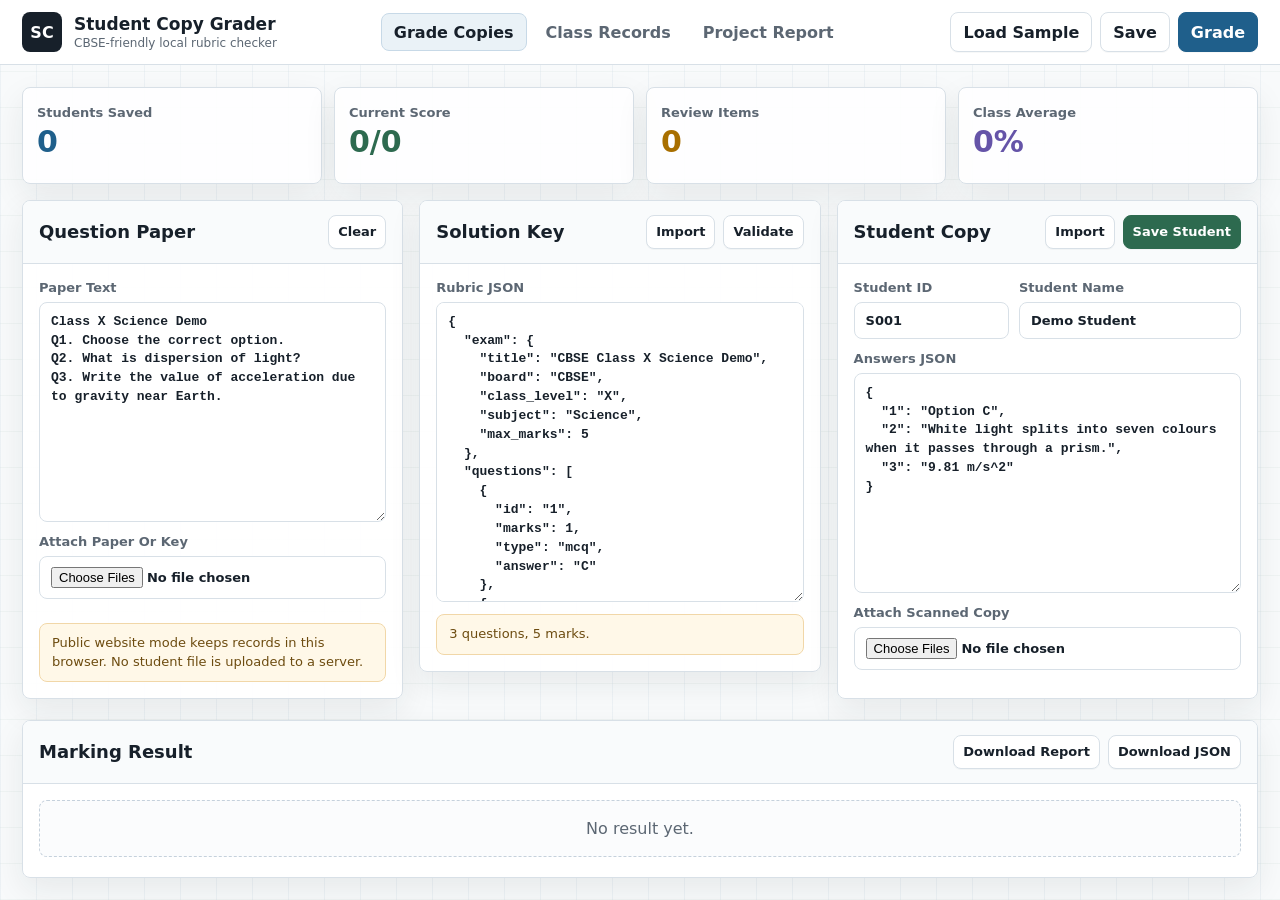
==== student-copy-grader/index.html @ f417bf62 "Add student copy grader site" ====
<!doctype html>
<html lang="en">
<head>
  <meta charset="utf-8">
  <meta name="viewport" content="width=device-width, initial-scale=1">
  <title>Student Copy Grader</title>
  <meta name="description" content="Free browser-based rubric grading tool for teachers. Grade student answers, save records locally, and export reports.">
  <style>
    :root {
      --ink: #17202a;
      --muted: #5c6773;
      --paper: #ffffff;
      --wash: #f4f7f9;
      --line: #d8e0e7;
      --blue: #1f5f8b;
      --green: #2d6a4f;
      --red: #9b2c2c;
      --amber: #a86f00;
      --violet: #6554a8;
      --shadow: 0 12px 32px rgba(23, 32, 42, .08);
    }
    * { box-sizing: border-box; }
    body {
      margin: 0;
      font-family: Inter, ui-sans-serif, system-ui, -apple-system, BlinkMacSystemFont, "Segoe UI", sans-serif;
      color: var(--ink);
      background:
        linear-gradient(90deg, rgba(31, 95, 139, .05) 1px, transparent 1px),
        linear-gradient(0deg, rgba(45, 106, 79, .045) 1px, transparent 1px),
        #f8fafb;
      background-size: 36px 36px;
      letter-spacing: 0;
    }
    a { color: var(--blue); }
    button, input, textarea, select { font: inherit; letter-spacing: 0; }
    .shell { min-height: 100vh; display: grid; grid-template-rows: auto 1fr; }
    .topbar {
      position: sticky;
      top: 0;
      z-index: 30;
      display: flex;
      align-items: center;
      justify-content: space-between;
      gap: 18px;
      padding: 12px 22px;
      background: rgba(255, 255, 255, .94);
      border-bottom: 1px solid var(--line);
      backdrop-filter: blur(12px);
    }
    .brand { display: flex; align-items: center; gap: 12px; min-width: 240px; }
    .brandmark {
      width: 40px;
      height: 40px;
      border-radius: 8px;
      display: grid;
      place-items: center;
      background: var(--ink);
      color: #fff;
      font-weight: 900;
    }
    .brand strong { display: block; font-size: 17px; line-height: 1.2; }
    .brand span { display: block; color: var(--muted); font-size: 12px; margin-top: 2px; }
    .tabs { display: flex; align-items: center; justify-content: center; gap: 6px; flex-wrap: wrap; }
    .tab {
      min-height: 38px;
      border: 1px solid transparent;
      background: transparent;
      color: var(--muted);
      border-radius: 8px;
      padding: 8px 12px;
      cursor: pointer;
      font-weight: 800;
    }
    .tab.active { color: var(--ink); background: #eaf2f7; border-color: #c7d9e7; }
    .top-actions { display: flex; align-items: center; gap: 8px; flex-wrap: wrap; justify-content: flex-end; }
    .btn {
      min-height: 40px;
      border: 1px solid var(--line);
      border-radius: 8px;
      background: var(--paper);
      color: var(--ink);
      padding: 9px 12px;
      font-weight: 800;
      cursor: pointer;
      box-shadow: 0 1px 0 rgba(23, 32, 42, .03);
    }
    .btn.primary { background: var(--blue); border-color: var(--blue); color: #fff; }
    .btn.green { background: var(--green); border-color: var(--green); color: #fff; }
    .btn.danger { color: var(--red); }
    .btn.small { min-height: 34px; padding: 6px 9px; font-size: 13px; }
    .workspace { padding: 22px; display: grid; gap: 16px; }
    .metrics { display: grid; grid-template-columns: repeat(4, minmax(0, 1fr)); gap: 12px; }
    .metric {
      background: rgba(255, 255, 255, .9);
      border: 1px solid var(--line);
      border-radius: 8px;
      padding: 14px;
      box-shadow: var(--shadow);
      min-height: 88px;
    }
    .metric span { color: var(--muted); font-size: 13px; font-weight: 800; }
    .metric strong { display: block; margin-top: 6px; font-size: 30px; line-height: 1; }
    .metric.blue strong { color: var(--blue); }
    .metric.green strong { color: var(--green); }
    .metric.amber strong { color: var(--amber); }
    .metric.violet strong { color: var(--violet); }
    .view { display: none; }
    .view.active { display: grid; gap: 16px; }
    .grader-layout {
      display: grid;
      grid-template-columns: minmax(300px, .95fr) minmax(320px, 1fr) minmax(320px, 1.05fr);
      gap: 16px;
      align-items: start;
    }
    .panel {
      background: rgba(255, 255, 255, .96);
      border: 1px solid var(--line);
      border-radius: 8px;
      box-shadow: var(--shadow);
      overflow: hidden;
    }
    .panel-head {
      display: flex;
      align-items: center;
      justify-content: space-between;
      gap: 12px;
      padding: 14px 16px;
      border-bottom: 1px solid var(--line);
      background: #f9fbfc;
    }
    .panel-head h2 { margin: 0; font-size: 18px; line-height: 1.2; }
    .panel-actions { display: flex; gap: 8px; flex-wrap: wrap; justify-content: flex-end; }
    .panel-body { padding: 16px; display: grid; gap: 12px; }
    label { display: grid; gap: 7px; color: var(--muted); font-size: 13px; font-weight: 800; }
    textarea, input[type="text"], input[type="file"] {
      width: 100%;
      border: 1px solid var(--line);
      border-radius: 8px;
      background: #fff;
      color: var(--ink);
      padding: 10px 11px;
      outline: none;
    }
    textarea {
      min-height: 150px;
      resize: vertical;
      line-height: 1.45;
      font-family: "SFMono-Regular", Consolas, "Liberation Mono", monospace;
      font-size: 13px;
    }
    textarea.large { min-height: 300px; }
    textarea.medium { min-height: 220px; }
    .field-row { display: grid; grid-template-columns: minmax(0, .7fr) minmax(0, 1fr); gap: 10px; }
    .notice {
      border: 1px solid #f1d7a8;
      background: #fff8e8;
      border-radius: 8px;
      color: #6d4c10;
      padding: 10px 12px;
      font-size: 13px;
      line-height: 1.45;
    }
    .result-hero {
      display: grid;
      grid-template-columns: 1fr auto;
      gap: 12px;
      align-items: center;
      padding: 16px;
      border: 1px solid #c9dfd4;
      border-radius: 8px;
      background: #f1fbf6;
    }
    .score { font-size: 42px; line-height: 1; color: var(--green); font-weight: 900; }
    .student-name { color: var(--muted); margin-top: 4px; }
    table { width: 100%; border-collapse: collapse; font-size: 14px; background: #fff; }
    th, td { border-bottom: 1px solid var(--line); padding: 10px; text-align: left; vertical-align: top; }
    th { background: #f4f7f9; color: #384553; font-size: 12px; text-transform: uppercase; }
    tr:last-child td { border-bottom: 0; }
    .status {
      display: inline-flex;
      align-items: center;
      min-height: 28px;
      padding: 4px 8px;
      border-radius: 8px;
      font-size: 12px;
      font-weight: 900;
    }
    .status.ok { background: #e8f5ee; color: #1f5b40; }
    .status.review { background: #fff1dc; color: #804b00; }
    .answer-text { white-space: pre-wrap; max-width: 340px; }
    .feedback-list { margin: 0; padding-left: 17px; color: #344050; }
    .record-grid { display: grid; grid-template-columns: minmax(0, 1.2fr) minmax(300px, .8fr); gap: 16px; align-items: start; }
    .report-layout { display: grid; grid-template-columns: minmax(0, 1fr) minmax(300px, .42fr); gap: 16px; align-items: start; }
    .article {
      padding: 20px;
      background: rgba(255, 255, 255, .96);
      border: 1px solid var(--line);
      border-radius: 8px;
      box-shadow: var(--shadow);
    }
    .article h1, .article h2, .article h3 { margin: 0; line-height: 1.18; }
    .article h1 { font-size: 32px; }
    .article h2 { font-size: 22px; margin-top: 22px; }
    .article h3 { font-size: 17px; margin-top: 16px; }
    .article p, .article li { color: #3b4653; line-height: 1.58; }
    .article ul { margin: 8px 0 0; padding-left: 20px; }
    .two-col { display: grid; grid-template-columns: repeat(2, minmax(0, 1fr)); gap: 12px; }
    .mini { border: 1px solid var(--line); border-radius: 8px; background: #fbfcfd; padding: 12px; }
    .mini strong { display: block; margin-bottom: 6px; }
    .empty {
      border: 1px dashed #c5d1dc;
      border-radius: 8px;
      padding: 18px;
      color: var(--muted);
      text-align: center;
      background: #fbfcfd;
    }
    .file-list { display: grid; gap: 8px; }
    .file-item {
      display: flex;
      justify-content: space-between;
      gap: 10px;
      border: 1px solid var(--line);
      border-radius: 8px;
      padding: 9px 10px;
      background: #fbfcfd;
      color: #344050;
      font-size: 13px;
    }
    .file-item span:last-child { color: var(--muted); white-space: nowrap; }
    .hidden-file { display: none; }
    @media (max-width: 1180px) {
      .grader-layout, .record-grid, .report-layout { grid-template-columns: 1fr; }
    }
    @media (max-width: 780px) {
      .topbar { position: static; align-items: flex-start; flex-direction: column; }
      .top-actions, .tabs { justify-content: flex-start; }
      .workspace { padding: 14px; }
      .metrics, .two-col, .field-row { grid-template-columns: 1fr; }
      .score { font-size: 34px; }
    }
    @media print {
      body { background: #fff; }
      .topbar, .panel-actions, .top-actions, .tabs, .btn, input[type="file"] { display: none !important; }
      .workspace, .view.active, .grader-layout, .record-grid, .report-layout { display: block; padding: 0; }
      .panel, .article, .metric { box-shadow: none; margin-bottom: 14px; }
    }
  </style>
</head>
<body>
  <div class="shell">
    <header class="topbar">
      <div class="brand">
        <div class="brandmark">SC</div>
        <div>
          <strong>Student Copy Grader</strong>
          <span>CBSE-friendly local rubric checker</span>
        </div>
      </div>
      <nav class="tabs" aria-label="Workspace tabs">
        <button class="tab active" data-tab="grade">Grade Copies</button>
        <button class="tab" data-tab="records">Class Records</button>
        <button class="tab" data-tab="report">Project Report</button>
      </nav>
      <div class="top-actions">
        <button class="btn" id="sampleBtn">Load Sample</button>
        <button class="btn" id="saveBtn">Save</button>
        <button class="btn primary" id="gradeBtn">Grade</button>
      </div>
    </header>

    <main class="workspace">
      <section class="metrics" aria-label="Class metrics">
        <div class="metric blue"><span>Students Saved</span><strong id="metricStudents">0</strong></div>
        <div class="metric green"><span>Current Score</span><strong id="metricScore">0/0</strong></div>
        <div class="metric amber"><span>Review Items</span><strong id="metricReview">0</strong></div>
        <div class="metric violet"><span>Class Average</span><strong id="metricAverage">0%</strong></div>
      </section>

      <section class="view active" id="view-grade">
        <div class="grader-layout">
          <section class="panel">
            <div class="panel-head">
              <h2>Question Paper</h2>
              <div class="panel-actions"><button class="btn small" id="clearPaperBtn">Clear</button></div>
            </div>
            <div class="panel-body">
              <label>Paper Text<textarea id="paperText" class="medium" placeholder="Paste question paper text here"></textarea></label>
              <label>Attach Paper Or Key<input type="file" id="paperFiles" multiple accept=".pdf,image/*,.txt,.json"></label>
              <div class="file-list" id="paperFileList"></div>
              <div class="notice">Public website mode keeps records in this browser. No student file is uploaded to a server.</div>
            </div>
          </section>

          <section class="panel">
            <div class="panel-head">
              <h2>Solution Key</h2>
              <div class="panel-actions">
                <button class="btn small" id="rubricUploadBtn">Import</button>
                <button class="btn small" id="validateRubricBtn">Validate</button>
              </div>
            </div>
            <div class="panel-body">
              <input class="hidden-file" type="file" id="rubricFile" accept=".json">
              <label>Rubric JSON<textarea id="rubricText" class="large" spellcheck="false"></textarea></label>
              <div class="notice" id="rubricStatus">Rubric waiting.</div>
            </div>
          </section>

          <section class="panel">
            <div class="panel-head">
              <h2>Student Copy</h2>
              <div class="panel-actions">
                <button class="btn small" id="answersUploadBtn">Import</button>
                <button class="btn small green" id="saveStudentBtn">Save Student</button>
              </div>
            </div>
            <div class="panel-body">
              <input class="hidden-file" type="file" id="answersFile" accept=".json">
              <div class="field-row">
                <label>Student ID<input type="text" id="studentId" placeholder="S001"></label>
                <label>Student Name<input type="text" id="studentName" placeholder="Student name"></label>
              </div>
              <label>Answers JSON<textarea id="answersText" class="medium" spellcheck="false"></textarea></label>
              <label>Attach Scanned Copy<input type="file" id="scanFiles" multiple accept=".pdf,image/*"></label>
              <div class="file-list" id="scanFileList"></div>
            </div>
          </section>
        </div>

        <section class="panel">
          <div class="panel-head">
            <h2>Marking Result</h2>
            <div class="panel-actions">
              <button class="btn small" id="downloadHtmlBtn">Download Report</button>
              <button class="btn small" id="downloadJsonBtn">Download JSON</button>
            </div>
          </div>
          <div class="panel-body" id="resultArea"><div class="empty">No result yet.</div></div>
        </section>
      </section>

      <section class="view" id="view-records">
        <div class="record-grid">
          <section class="panel">
            <div class="panel-head">
              <h2>Saved Students</h2>
              <div class="panel-actions">
                <button class="btn small" id="exportCsvBtn">Export CSV</button>
                <button class="btn small" id="exportAllJsonBtn">Export JSON</button>
                <button class="btn small danger" id="clearRecordsBtn">Clear Records</button>
              </div>
            </div>
            <div class="panel-body" id="recordsArea"></div>
          </section>

          <section class="article">
            <h2>Local Records</h2>
            <p>Saved marks, feedback, and rubrics are stored in this browser's local storage. A public static website can be used by everyone, but each teacher's data remains private to their own device unless they export and share it.</p>
            <div class="two-col">
              <div class="mini"><strong>Export</strong><span>CSV for marksheets and JSON for backups.</span></div>
              <div class="mini"><strong>Review</strong><span>Questions with uncertain marks are marked for teacher review.</span></div>
            </div>
          </section>
        </div>
      </section>

      <section class="view" id="view-report">
        <div class="report-layout">
          <article class="article">
            <h1>Project Report</h1>
            <p>Student Copy Grader is an open, free, local-first project for helping teachers check descriptive student answers against a question paper and marking scheme.</p>
            <h2>Demand</h2>
            <p>Teachers often check 40 or more handwritten copies per test. The pain is strongest when answers are descriptive, stepwise, or CBSE-style, because students and parents also need a clear reason for every deduction.</p>
            <h2>Supply Gap</h2>
            <p>Commercial AI grading products exist, but many are paid, cloud-based, or institution-priced. Open-source OCR and grading models exist separately. This project joins the useful pieces into a teacher-facing workflow.</p>
            <h2>Current Website Scope</h2>
            <ul>
              <li>Question paper and marking scheme workspace.</li>
              <li>Rubric JSON validation.</li>
              <li>MCQ, numeric, and value-point short-answer grading.</li>
              <li>Question-wise feedback and review flags.</li>
              <li>Browser-local records and exports.</li>
            </ul>
            <h2>Handwriting OCR Roadmap</h2>
            <p>The static website version does not claim perfect handwritten OCR. The next offline layer should connect OCR engines such as PaddleOCR, docTR, TrOCR, Tesseract, and math OCR tools such as pix2tex or Pix2Text. The teacher should verify OCR before final marks are locked.</p>
            <h2>Evaluation Plan</h2>
            <ul>
              <li>Compare OCR text against human-corrected text.</li>
              <li>Compare marks against teacher-approved marks.</li>
              <li>Track exact agreement, within-one-mark agreement, and teacher override rate.</li>
              <li>Measure minutes saved per copy.</li>
            </ul>
          </article>

          <aside class="article">
            <h2>Repository Files</h2>
            <p><a href="./docs/research.md">Research notes</a></p>
            <p><a href="./docs/architecture.md">Architecture</a></p>
            <p><a href="./docs/rubric-format.md">Rubric format</a></p>
            <p><a href="./docs/evaluation-plan.md">Evaluation plan</a></p>
            <p><a href="./README.md">Project README</a></p>
            <h2>Free Stack</h2>
            <ul>
              <li>Static website for public use.</li>
              <li>Python local app for OCR experiments.</li>
              <li>No paid API by default.</li>
              <li>Teacher review before final marks.</li>
            </ul>
          </aside>
        </div>
      </section>
    </main>
  </div>

  <script>
    const STORAGE_KEY = "student-copy-grader-state-v1";
    const sampleRubric = {
      exam: { title: "CBSE Class X Science Demo", board: "CBSE", class_level: "X", subject: "Science", max_marks: 5 },
      questions: [
        { id: "1", marks: 1, type: "mcq", answer: "C" },
        {
          id: "2",
          marks: 2,
          type: "short_answer",
          answer: "Dispersion occurs when white light splits into its constituent colours while passing through a prism due to different refraction of different wavelengths.",
          rubric: [
            { id: "splitting", marks: 1, description: "Explains that white light splits into colours", keywords: ["white light", "splits", "colours"], min_keywords: 2 },
            { id: "cause", marks: 1, description: "Mentions prism, refraction, or wavelength as the cause", keywords: ["prism", "refraction", "wavelength"], min_keywords: 1 }
          ]
        },
        { id: "3", marks: 2, type: "numeric", answer: "9.8", tolerance: 0.1 }
      ]
    };
    const sampleAnswers = {
      "1": "Option C",
      "2": "White light splits into seven colours when it passes through a prism.",
      "3": "9.81 m/s^2"
    };
    const defaultState = {
      paperText: "Class X Science Demo\nQ1. Choose the correct option.\nQ2. What is dispersion of light?\nQ3. Write the value of acceleration due to gravity near Earth.",
      rubricText: JSON.stringify(sampleRubric, null, 2),
      studentId: "S001",
      studentName: "Demo Student",
      answersText: JSON.stringify(sampleAnswers, null, 2),
      paperFiles: [],
      scanFiles: [],
      records: []
    };
    let state = loadState();
    let currentResult = null;
    const el = {
      paperText: document.querySelector("#paperText"),
      rubricText: document.querySelector("#rubricText"),
      answersText: document.querySelector("#answersText"),
      studentId: document.querySelector("#studentId"),
      studentName: document.querySelector("#studentName"),
      paperFiles: document.querySelector("#paperFiles"),
      scanFiles: document.querySelector("#scanFiles"),
      paperFileList: document.querySelector("#paperFileList"),
      scanFileList: document.querySelector("#scanFileList"),
      resultArea: document.querySelector("#resultArea"),
      recordsArea: document.querySelector("#recordsArea"),
      rubricStatus: document.querySelector("#rubricStatus"),
      metricStudents: document.querySelector("#metricStudents"),
      metricScore: document.querySelector("#metricScore"),
      metricReview: document.querySelector("#metricReview"),
      metricAverage: document.querySelector("#metricAverage"),
      rubricFile: document.querySelector("#rubricFile"),
      answersFile: document.querySelector("#answersFile")
    };
    function loadState() {
      try {
        const raw = localStorage.getItem(STORAGE_KEY);
        return raw ? { ...defaultState, ...JSON.parse(raw) } : { ...defaultState };
      } catch {
        return { ...defaultState };
      }
    }
    function saveState() {
      syncStateFromFields();
      localStorage.setItem(STORAGE_KEY, JSON.stringify(state));
      renderMetrics();
      renderFileLists();
      renderRecords();
    }
    function syncFieldsFromState() {
      el.paperText.value = state.paperText || "";
      el.rubricText.value = state.rubricText || "";
      el.studentId.value = state.studentId || "";
      el.studentName.value = state.studentName || "";
      el.answersText.value = state.answersText || "";
    }
    function syncStateFromFields() {
      state.paperText = el.paperText.value;
      state.rubricText = el.rubricText.value;
      state.studentId = el.studentId.value.trim();
      state.studentName = el.studentName.value.trim();
      state.answersText = el.answersText.value;
    }
    function parseRubric() {
      const rubric = JSON.parse(el.rubricText.value);
      if (!rubric || !Array.isArray(rubric.questions) || rubric.questions.length === 0) throw new Error("Rubric must contain a non-empty questions array.");
      rubric.questions.forEach(question => {
        if (!question.id) throw new Error("Every question needs an id.");
        if (question.marks === undefined) throw new Error(`Question ${question.id} needs marks.`);
      });
      return rubric;
    }
    function parseAnswers() {
      const parsed = JSON.parse(el.answersText.value || "{}");
      if (parsed.answers && typeof parsed.answers === "object") return parsed.answers;
      return parsed;
    }
    function validateRubric() {
      try {
        const rubric = parseRubric();
        const total = rubric.questions.reduce((sum, question) => sum + Number(question.marks || 0), 0);
        el.rubricStatus.textContent = `${rubric.questions.length} questions, ${formatNumber(total)} marks.`;
      } catch (error) {
        el.rubricStatus.textContent = error.message;
      }
    }
    function gradeCurrentStudent() {
      const rubric = parseRubric();
      const answers = parseAnswers();
      currentResult = gradeSubmission(rubric, { student: { id: el.studentId.value.trim() || "unknown", name: el.studentName.value.trim() }, answers });
      renderResult(currentResult, rubric);
      renderMetrics();
      return { rubric, result: currentResult };
    }
    function gradeSubmission(rubric, submission) {
      const questionResults = rubric.questions.map(question => gradeQuestion(question, submission.answers[String(question.id)] || ""));
      const awarded = round2(questionResults.reduce((sum, item) => sum + item.awarded, 0));
      const possible = round2(questionResults.reduce((sum, item) => sum + item.possible, 0));
      return { student: submission.student, awarded, possible, questionResults };
    }
    function gradeQuestion(question, answer) {
      const type = String(question.type || "short_answer").toLowerCase();
      if (type === "mcq") return gradeMcq(question, answer);
      if (type === "numeric") return gradeNumeric(question, answer);
      return gradeShortAnswer(question, answer);
    }
    function gradeMcq(question, answer) {
      const expected = String(question.answer || "");
      const matched = normalizeOption(answer) === normalizeOption(expected);
      const awarded = matched ? Number(question.marks || 0) : 0;
      return {
        questionId: String(question.id),
        awarded,
        possible: Number(question.marks || 0),
        answer,
        feedback: matched ? ["Correct option selected."] : [`Expected option ${expected}.`],
        needsReview: !matched,
        confidence: matched ? .98 : .65,
        itemResults: [{ itemId: "mcq_exact", matched, awarded, possible: Number(question.marks || 0), description: "Selected the correct option", evidence: answer }]
      };
    }
    function gradeNumeric(question, answer) {
      const expected = firstNumber(String(question.answer || ""));
      const actual = firstNumber(answer);
      const tolerance = Number(question.tolerance || 0);
      const matched = expected !== null && actual !== null && Math.abs(expected - actual) <= tolerance;
      const evidence = actual === null ? "No numeric answer found." : `Found ${actual}, expected ${expected}, tolerance ${tolerance}.`;
      const awarded = matched ? Number(question.marks || 0) : 0;
      return {
        questionId: String(question.id),
        awarded,
        possible: Number(question.marks || 0),
        answer,
        feedback: matched ? ["Numeric answer is within tolerance."] : [evidence],
        needsReview: !matched,
        confidence: matched ? .95 : .55,
        itemResults: [{ itemId: "numeric_match", matched, awarded, possible: Number(question.marks || 0), description: "Numeric answer within tolerance", evidence }]
      };
    }
    function gradeShortAnswer(question, answer) {
      const possible = Number(question.marks || 0);
      if (!String(answer).trim()) return { questionId: String(question.id), awarded: 0, possible, answer, feedback: ["No answer found."], needsReview: true, confidence: .2, itemResults: [] };
      const items = Array.isArray(question.rubric) ? question.rubric : [];
      if (items.length > 0) {
        const itemResults = items.map(item => gradeRubricItem(item, answer, question.answer || ""));
        const awarded = Math.min(possible, round2(itemResults.reduce((sum, item) => sum + item.awarded, 0)));
        const feedback = itemResults.map(item => item.matched ? `+${formatNumber(item.awarded)}: ${item.description}.` : `0/${formatNumber(item.possible)}: Missing or unclear - ${item.description}.`);
        const configured = itemResults.filter(item => item.evidence !== "no matching rule configured").length;
        const coverage = configured / itemResults.length;
        const confidence = round2(Math.max(.25, Math.min(.95, .35 + .35 * coverage + .25 * (possible ? awarded / possible : 0))));
        return { questionId: String(question.id), awarded, possible, answer, feedback, needsReview: confidence < .82 || awarded < possible, confidence, itemResults };
      }
      const sim = similarity(answer, question.answer || "");
      const matched = sim >= .72;
      const awarded = matched ? possible : round2(possible * sim);
      return {
        questionId: String(question.id),
        awarded,
        possible,
        answer,
        feedback: [`Reference-answer similarity: ${sim.toFixed(2)}.`],
        needsReview: !matched,
        confidence: Math.max(.35, Math.min(.9, sim)),
        itemResults: [{ itemId: "answer_similarity", matched, awarded, possible, description: "Similarity to reference answer", evidence: `similarity ${sim.toFixed(2)}` }]
      };
    }
    function gradeRubricItem(item, answer, referenceAnswer) {
      const accepted = Array.isArray(item.accepted) ? item.accepted : [];
      const keywords = Array.isArray(item.keywords) ? item.keywords : [];
      const minKeywords = Number(item.min_keywords || 1);
      const acceptedMatch = accepted.some(value => normalizeText(answer).includes(normalizeText(value)));
      const keywordCount = keywords.filter(value => normalizeText(answer).includes(normalizeText(value))).length;
      const keywordMatch = keywords.length > 0 && keywordCount >= minKeywords;
      const reference = item.reference || referenceAnswer || "";
      const threshold = Number(item.similarity_threshold || 0);
      const sim = threshold && reference ? similarity(answer, reference) : 0;
      const similarityMatch = threshold > 0 && sim >= threshold;
      const matched = acceptedMatch || keywordMatch || similarityMatch;
      const evidence = [];
      if (acceptedMatch) evidence.push("accepted phrase matched");
      if (keywords.length) evidence.push(`${keywordCount}/${keywords.length} keywords matched`);
      if (threshold) evidence.push(`similarity ${sim.toFixed(2)}`);
      return {
        itemId: item.id || "rubric_item",
        description: item.description || item.id || "Rubric item",
        awarded: matched ? Number(item.marks || 0) : 0,
        possible: Number(item.marks || 0),
        matched,
        evidence: evidence.join(", ") || "no matching rule configured"
      };
    }
    function normalizeText(value) {
      return String(value || "").toLowerCase().match(/[a-z0-9]+/g)?.join(" ") || "";
    }
    function normalizeOption(value) {
      const words = normalizeText(value).split(" ").filter(Boolean);
      if (words[0] === "option" && words.length > 1) return words[1];
      return words[0] || "";
    }
    function firstNumber(value) {
      const match = String(value || "").match(/[-+]?(?:\d+\.\d+|\d+|\.\d+)/);
      return match ? Number(match[0]) : null;
    }
    function similarity(left, right) {
      const a = normalizeText(left).split(" ").filter(Boolean);
      const b = normalizeText(right).split(" ").filter(Boolean);
      if (!a.length || !b.length) return 0;
      const setA = new Set(a);
      const setB = new Set(b);
      let overlap = 0;
      setA.forEach(token => { if (setB.has(token)) overlap += 1; });
      const dice = (2 * overlap) / (setA.size + setB.size);
      const aText = a.join(" ");
      const bText = b.join(" ");
      const phrase = aText.includes(bText) || bText.includes(aText) ? .96 : 0;
      return Math.max(dice, phrase);
    }
    function renderResult(result, rubric) {
      const reviewCount = result.questionResults.filter(item => item.needsReview).length;
      const rows = result.questionResults.map(item => `
        <tr>
          <td>Q${escapeHtml(item.questionId)}</td>
          <td>${formatNumber(item.awarded)}/${formatNumber(item.possible)}</td>
          <td><span class="status ${item.needsReview ? "review" : "ok"}">${item.needsReview ? "Review" : "OK"}</span><br><small>${Number(item.confidence).toFixed(2)}</small></td>
          <td class="answer-text">${escapeHtml(item.answer)}</td>
          <td><ul class="feedback-list">${item.feedback.map(line => `<li>${escapeHtml(line)}</li>`).join("")}</ul></td>
        </tr>
      `).join("");
      el.resultArea.innerHTML = `
        <div class="result-hero">
          <div>
            <div class="score">${formatNumber(result.awarded)}/${formatNumber(result.possible)}</div>
            <div class="student-name">${escapeHtml(result.student.name || result.student.id)} · ${reviewCount} review item${reviewCount === 1 ? "" : "s"}</div>
          </div>
          <button class="btn green" id="saveResultInlineBtn">Save Student</button>
        </div>
        <table>
          <thead><tr><th>Question</th><th>Marks</th><th>Status</th><th>Answer</th><th>Feedback</th></tr></thead>
          <tbody>${rows}</tbody>
        </table>
      `;
      document.querySelector("#saveResultInlineBtn").addEventListener("click", () => saveCurrentStudent(rubric, result));
    }
    function saveCurrentStudent(rubricArg, resultArg) {
      const pack = resultArg ? { rubric: rubricArg, result: resultArg } : gradeCurrentStudent();
      const rubric = pack.rubric;
      const result = pack.result;
      syncStateFromFields();
      const record = {
        id: result.student.id,
        name: result.student.name,
        savedAt: new Date().toISOString(),
        questionPaper: state.paperText,
        rubric,
        answers: parseAnswers(),
        result,
        scanFiles: state.scanFiles || []
      };
      const key = record.id || `student-${Date.now()}`;
      state.records = (state.records || []).filter(item => item.id !== key);
      state.records.push({ ...record, id: key });
      localStorage.setItem(STORAGE_KEY, JSON.stringify(state));
      renderRecords();
      renderMetrics();
    }
    function renderRecords() {
      const records = state.records || [];
      if (!records.length) {
        el.recordsArea.innerHTML = `<div class="empty">No saved students yet.</div>`;
        return;
      }
      const rows = records.map((record, index) => {
        const percent = record.result.possible ? Math.round((record.result.awarded / record.result.possible) * 100) : 0;
        const review = record.result.questionResults.filter(item => item.needsReview).length;
        return `
          <tr>
            <td>${escapeHtml(record.id)}</td>
            <td>${escapeHtml(record.name || "")}</td>
            <td>${formatNumber(record.result.awarded)}/${formatNumber(record.result.possible)}</td>
            <td>${percent}%</td>
            <td>${review}</td>
            <td>
              <button class="btn small" data-load-record="${index}">Load</button>
              <button class="btn small" data-report-record="${index}">Report</button>
              <button class="btn small danger" data-delete-record="${index}">Delete</button>
            </td>
          </tr>
        `;
      }).join("");
      el.recordsArea.innerHTML = `<table><thead><tr><th>ID</th><th>Name</th><th>Marks</th><th>Percent</th><th>Review</th><th>Actions</th></tr></thead><tbody>${rows}</tbody></table>`;
    }
    function renderMetrics() {
      const records = state.records || [];
      const average = records.length ? Math.round(records.reduce((sum, record) => sum + (record.result.possible ? record.result.awarded / record.result.possible : 0), 0) / records.length * 100) : 0;
      const reviewCount = currentResult ? currentResult.questionResults.filter(item => item.needsReview).length : 0;
      el.metricStudents.textContent = String(records.length);
      el.metricScore.textContent = currentResult ? `${formatNumber(currentResult.awarded)}/${formatNumber(currentResult.possible)}` : "0/0";
      el.metricReview.textContent = String(reviewCount);
      el.metricAverage.textContent = `${average}%`;
    }
    function renderFileLists() {
      el.paperFileList.innerHTML = renderFileItems(state.paperFiles || []);
      el.scanFileList.innerHTML = renderFileItems(state.scanFiles || []);
    }
    function renderFileItems(files) {
      if (!files.length) return "";
      return files.map(file => `<div class="file-item"><span>${escapeHtml(file.name)}</span><span>${escapeHtml(file.size)}</span></div>`).join("");
    }
    function captureFileList(input, targetKey) {
      const files = Array.from(input.files || []).map(file => ({ name: file.name, size: formatBytes(file.size), type: file.type || "file" }));
      state[targetKey] = files;
      saveState();
    }
    function loadRecord(index) {
      const record = state.records[index];
      if (!record) return;
      state.paperText = record.questionPaper || "";
      state.rubricText = JSON.stringify(record.rubric, null, 2);
      state.studentId = record.id || "";
      state.studentName = record.name || "";
      state.answersText = JSON.stringify(record.answers || {}, null, 2);
      state.scanFiles = record.scanFiles || [];
      syncFieldsFromState();
      currentResult = record.result;
      renderResult(currentResult, record.rubric);
      renderMetrics();
      setActiveTab("grade");
    }
    function deleteRecord(index) {
      state.records.splice(index, 1);
      saveState();
    }
    function exportCsv() {
      const records = state.records || [];
      const lines = [["Student ID", "Student Name", "Awarded", "Possible", "Percent", "Review Items"].join(",")];
      records.forEach(record => {
        const review = record.result.questionResults.filter(item => item.needsReview).length;
        const percent = record.result.possible ? Math.round((record.result.awarded / record.result.possible) * 100) : 0;
        lines.push([record.id, record.name || "", record.result.awarded, record.result.possible, percent, review].map(csvCell).join(","));
      });
      downloadText("student-copy-grader-marks.csv", lines.join("\n"), "text/csv");
    }
    function exportAllJson() {
      syncStateFromFields();
      downloadText("student-copy-grader-records.json", JSON.stringify(state, null, 2), "application/json");
    }
    function downloadCurrentJson() {
      if (!currentResult) gradeCurrentStudent();
      downloadText("student-grading-result.json", JSON.stringify(currentResult, null, 2), "application/json");
    }
    function downloadCurrentHtml(recordIndex = null) {
      let result = currentResult;
      let rubric;
      if (recordIndex !== null) {
        const record = state.records[recordIndex];
        if (!record) return;
        result = record.result;
        rubric = record.rubric;
      } else {
        const pack = gradeCurrentStudent();
        result = pack.result;
        rubric = pack.rubric;
      }
      const html = renderReportHtml(rubric, result);
      downloadText(`report-${safeFileName(result.student.id || "student")}.html`, html, "text/html");
    }
    function renderReportHtml(rubric, result) {
      const rows = result.questionResults.map(item => `
        <tr>
          <td>Q${escapeHtml(item.questionId)}</td>
          <td>${formatNumber(item.awarded)}/${formatNumber(item.possible)}</td>
          <td>${item.needsReview ? "Review" : "OK"}</td>
          <td>${escapeHtml(item.answer)}</td>
          <td>${item.feedback.map(escapeHtml).join("<br>")}</td>
        </tr>`).join("");
      return `<!doctype html>
<html lang="en">
<head>
  <meta charset="utf-8">
  <meta name="viewport" content="width=device-width, initial-scale=1">
  <title>${escapeHtml(rubric.exam?.title || "Grading Report")}</title>
  <style>
    body { font-family: Arial, sans-serif; color: #17202a; margin: 28px; }
    h1 { margin-bottom: 4px; }
    table { width: 100%; border-collapse: collapse; margin-top: 20px; }
    th, td { border: 1px solid #d8e0e7; padding: 9px; text-align: left; vertical-align: top; }
    th { background: #f4f7f9; }
  </style>
</head>
<body>
  <h1>${escapeHtml(rubric.exam?.title || "Grading Report")}</h1>
  <div>Student: ${escapeHtml(result.student.name || result.student.id)} (${escapeHtml(result.student.id)})</div>
  <h2>Total: ${formatNumber(result.awarded)}/${formatNumber(result.possible)}</h2>
  <table>
    <thead><tr><th>Question</th><th>Marks</th><th>Status</th><th>Answer</th><th>Feedback</th></tr></thead>
    <tbody>${rows}</tbody>
  </table>
</body>
</html>`;
    }
    function setActiveTab(name) {
      document.querySelectorAll(".tab").forEach(tab => tab.classList.toggle("active", tab.dataset.tab === name));
      document.querySelectorAll(".view").forEach(view => view.classList.toggle("active", view.id === `view-${name}`));
    }
    function loadSample() {
      state = { ...defaultState, records: state.records || [] };
      currentResult = null;
      syncFieldsFromState();
      validateRubric();
      const pack = gradeCurrentStudent();
      renderResult(pack.result, pack.rubric);
      saveState();
    }
    function readJsonFile(input, callback) {
      const file = input.files && input.files[0];
      if (!file) return;
      const reader = new FileReader();
      reader.onload = () => {
        try {
          callback(JSON.parse(String(reader.result || "{}")));
        } catch (error) {
          alert(error.message);
        }
      };
      reader.readAsText(file);
    }
    function downloadText(filename, text, mime) {
      const blob = new Blob([text], { type: mime });
      const url = URL.createObjectURL(blob);
      const link = document.createElement("a");
      link.href = url;
      link.download = filename;
      document.body.appendChild(link);
      link.click();
      link.remove();
      URL.revokeObjectURL(url);
    }
    function csvCell(value) {
      const text = String(value ?? "");
      return /[",\n]/.test(text) ? `"${text.replace(/"/g, '""')}"` : text;
    }
    function escapeHtml(value) {
      return String(value ?? "").replace(/[&<>"']/g, char => ({ "&": "&amp;", "<": "&lt;", ">": "&gt;", '"': "&quot;", "'": "&#39;" }[char]));
    }
    function formatNumber(value) {
      const number = Number(value || 0);
      return Number.isInteger(number) ? String(number) : number.toFixed(2).replace(/0+$/, "").replace(/\.$/, "");
    }
    function round2(value) {
      return Math.round((Number(value) + Number.EPSILON) * 100) / 100;
    }
    function formatBytes(bytes) {
      if (!bytes) return "0 B";
      const units = ["B", "KB", "MB", "GB"];
      const index = Math.min(Math.floor(Math.log(bytes) / Math.log(1024)), units.length - 1);
      return `${(bytes / Math.pow(1024, index)).toFixed(index ? 1 : 0)} ${units[index]}`;
    }
    function safeFileName(value) {
      return String(value || "student").toLowerCase().replace(/[^a-z0-9]+/g, "-").replace(/^-|-$/g, "") || "student";
    }
    document.querySelectorAll(".tab").forEach(tab => {
      tab.addEventListener("click", () => setActiveTab(tab.dataset.tab));
    });
    document.querySelector("#sampleBtn").addEventListener("click", loadSample);
    document.querySelector("#saveBtn").addEventListener("click", saveState);
    document.querySelector("#gradeBtn").addEventListener("click", () => {
      try {
        const pack = gradeCurrentStudent();
        saveState();
        renderResult(pack.result, pack.rubric);
      } catch (error) {
        el.resultArea.innerHTML = `<div class="notice">${escapeHtml(error.message)}</div>`;
      }
    });
    document.querySelector("#saveStudentBtn").addEventListener("click", () => saveCurrentStudent());
    document.querySelector("#validateRubricBtn").addEventListener("click", validateRubric);
    document.querySelector("#clearPaperBtn").addEventListener("click", () => { el.paperText.value = ""; saveState(); });
    document.querySelector("#rubricUploadBtn").addEventListener("click", () => el.rubricFile.click());
    document.querySelector("#answersUploadBtn").addEventListener("click", () => el.answersFile.click());
    document.querySelector("#downloadHtmlBtn").addEventListener("click", () => downloadCurrentHtml());
    document.querySelector("#downloadJsonBtn").addEventListener("click", downloadCurrentJson);
    document.querySelector("#exportCsvBtn").addEventListener("click", exportCsv);
    document.querySelector("#exportAllJsonBtn").addEventListener("click", exportAllJson);
    document.querySelector("#clearRecordsBtn").addEventListener("click", () => {
      if (confirm("Clear all saved student records from this browser?")) {
        state.records = [];
        saveState();
      }
    });
    el.paperFiles.addEventListener("change", () => captureFileList(el.paperFiles, "paperFiles"));
    el.scanFiles.addEventListener("change", () => captureFileList(el.scanFiles, "scanFiles"));
    el.rubricFile.addEventListener("change", () => readJsonFile(el.rubricFile, data => {
      el.rubricText.value = JSON.stringify(data, null, 2);
      validateRubric();
      saveState();
    }));
    el.answersFile.addEventListener("change", () => readJsonFile(el.answersFile, data => {
      if (data.student) {
        el.studentId.value = data.student.id || el.studentId.value;
        el.studentName.value = data.student.name || el.studentName.value;
      }
      el.answersText.value = JSON.stringify(data.answers || data, null, 2);
      saveState();
    }));
    el.recordsArea.addEventListener("click", event => {
      const loadButton = event.target.closest("[data-load-record]");
      const deleteButton = event.target.closest("[data-delete-record]");
      const reportButton = event.target.closest("[data-report-record]");
      if (loadButton) loadRecord(Number(loadButton.dataset.loadRecord));
      if (deleteButton) deleteRecord(Number(deleteButton.dataset.deleteRecord));
      if (reportButton) downloadCurrentHtml(Number(reportButton.dataset.reportRecord));
    });
    ["input", "change"].forEach(eventName => {
      [el.paperText, el.rubricText, el.answersText, el.studentId, el.studentName].forEach(input => {
        input.addEventListener(eventName, () => syncStateFromFields());
      });
    });
    syncFieldsFromState();
    validateRubric();
    renderFileLists();
    renderRecords();
    renderMetrics();
  </script>
</body>
</html>
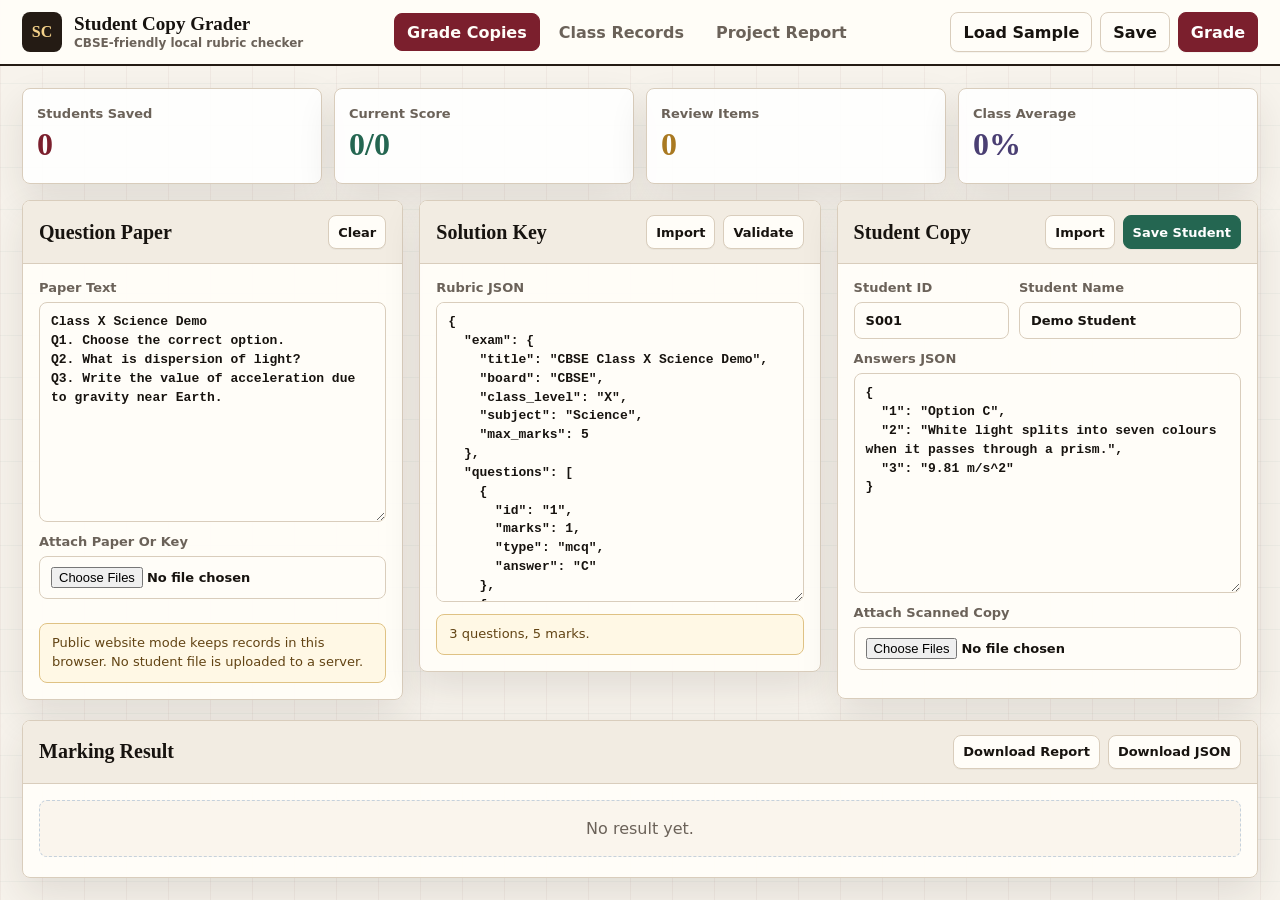
==== commit ea3805aa: "Apply Almanac theme to copy grader" ====
--- a/student-copy-grader/index.html
+++ b/student-copy-grader/index.html
@@ -7,17 +7,17 @@
   <meta name="description" content="Free browser-based rubric grading tool for teachers. Grade student answers, save records locally, and export reports.">
   <style>
     :root {
-      --ink: #17202a;
-      --muted: #5c6773;
-      --paper: #ffffff;
-      --wash: #f4f7f9;
-      --line: #d8e0e7;
-      --blue: #1f5f8b;
-      --green: #2d6a4f;
+      --ink: #17130f;
+      --muted: #6b6259;
+      --paper: #fffdf8;
+      --wash: #f3efe7;
+      --line: #d9cdbc;
+      --blue: #7b1f2d;
+      --green: #246651;
       --red: #9b2c2c;
-      --amber: #a86f00;
-      --violet: #6554a8;
-      --shadow: 0 12px 32px rgba(23, 32, 42, .08);
+      --amber: #a97921;
+      --violet: #4a3f73;
+      --shadow: 0 16px 38px rgba(43, 33, 24, .11);
     }
     * { box-sizing: border-box; }
     body {
@@ -25,10 +25,10 @@
       font-family: Inter, ui-sans-serif, system-ui, -apple-system, BlinkMacSystemFont, "Segoe UI", sans-serif;
       color: var(--ink);
       background:
-        linear-gradient(90deg, rgba(31, 95, 139, .05) 1px, transparent 1px),
-        linear-gradient(0deg, rgba(45, 106, 79, .045) 1px, transparent 1px),
-        #f8fafb;
-      background-size: 36px 36px;
+        linear-gradient(90deg, rgba(123, 31, 45, .05) 1px, transparent 1px),
+        linear-gradient(0deg, rgba(36, 102, 81, .04) 1px, transparent 1px),
+        #f7f3ec;
+      background-size: 42px 42px;
       letter-spacing: 0;
     }
     a { color: var(--blue); }
@@ -43,8 +43,8 @@
       justify-content: space-between;
       gap: 18px;
       padding: 12px 22px;
-      background: rgba(255, 255, 255, .94);
-      border-bottom: 1px solid var(--line);
+      background: rgba(255, 253, 248, .95);
+      border-bottom: 2px solid #241b14;
       backdrop-filter: blur(12px);
     }
     .brand { display: flex; align-items: center; gap: 12px; min-width: 240px; }
@@ -54,12 +54,25 @@
       border-radius: 8px;
       display: grid;
       place-items: center;
-      background: var(--ink);
-      color: #fff;
+      background: #241b14;
+      color: #f5d28a;
       font-weight: 900;
-    }
-    .brand strong { display: block; font-size: 17px; line-height: 1.2; }
-    .brand span { display: block; color: var(--muted); font-size: 12px; margin-top: 2px; }
+      font-family: Georgia, "Times New Roman", serif;
+    }
+    .brand strong {
+      display: block;
+      font-family: Georgia, "Times New Roman", serif;
+      font-size: 19px;
+      line-height: 1.1;
+      letter-spacing: 0;
+    }
+    .brand span {
+      display: block;
+      color: var(--muted);
+      font-size: 12px;
+      margin-top: 2px;
+      font-weight: 700;
+    }
     .tabs { display: flex; align-items: center; justify-content: center; gap: 6px; flex-wrap: wrap; }
     .tab {
       min-height: 38px;
@@ -71,7 +84,7 @@
       cursor: pointer;
       font-weight: 800;
     }
-    .tab.active { color: var(--ink); background: #eaf2f7; border-color: #c7d9e7; }
+    .tab.active { color: #fffdf8; background: #7b1f2d; border-color: #7b1f2d; }
     .top-actions { display: flex; align-items: center; gap: 8px; flex-wrap: wrap; justify-content: flex-end; }
     .btn {
       min-height: 40px;
@@ -82,7 +95,7 @@
       padding: 9px 12px;
       font-weight: 800;
       cursor: pointer;
-      box-shadow: 0 1px 0 rgba(23, 32, 42, .03);
+      box-shadow: 0 1px 0 rgba(43, 33, 24, .04);
     }
     .btn.primary { background: var(--blue); border-color: var(--blue); color: #fff; }
     .btn.green { background: var(--green); border-color: var(--green); color: #fff; }
@@ -99,7 +112,13 @@
       min-height: 88px;
     }
     .metric span { color: var(--muted); font-size: 13px; font-weight: 800; }
-    .metric strong { display: block; margin-top: 6px; font-size: 30px; line-height: 1; }
+    .metric strong {
+      display: block;
+      margin-top: 6px;
+      font-family: Georgia, "Times New Roman", serif;
+      font-size: 32px;
+      line-height: 1;
+    }
     .metric.blue strong { color: var(--blue); }
     .metric.green strong { color: var(--green); }
     .metric.amber strong { color: var(--amber); }
@@ -113,7 +132,7 @@
       align-items: start;
     }
     .panel {
-      background: rgba(255, 255, 255, .96);
+      background: rgba(255, 253, 248, .97);
       border: 1px solid var(--line);
       border-radius: 8px;
       box-shadow: var(--shadow);
@@ -126,9 +145,14 @@
       gap: 12px;
       padding: 14px 16px;
       border-bottom: 1px solid var(--line);
-      background: #f9fbfc;
-    }
-    .panel-head h2 { margin: 0; font-size: 18px; line-height: 1.2; }
+      background: #f2ece2;
+    }
+    .panel-head h2 {
+      margin: 0;
+      font-family: Georgia, "Times New Roman", serif;
+      font-size: 20px;
+      line-height: 1.15;
+    }
     .panel-actions { display: flex; gap: 8px; flex-wrap: wrap; justify-content: flex-end; }
     .panel-body { padding: 16px; display: grid; gap: 12px; }
     label { display: grid; gap: 7px; color: var(--muted); font-size: 13px; font-weight: 800; }
@@ -136,7 +160,7 @@
       width: 100%;
       border: 1px solid var(--line);
       border-radius: 8px;
-      background: #fff;
+      background: #fffdf8;
       color: var(--ink);
       padding: 10px 11px;
       outline: none;
@@ -152,10 +176,10 @@
     textarea.medium { min-height: 220px; }
     .field-row { display: grid; grid-template-columns: minmax(0, .7fr) minmax(0, 1fr); gap: 10px; }
     .notice {
-      border: 1px solid #f1d7a8;
-      background: #fff8e8;
-      border-radius: 8px;
-      color: #6d4c10;
+      border: 1px solid #dfc284;
+      background: #fff8e5;
+      border-radius: 8px;
+      color: #624414;
       padding: 10px 12px;
       font-size: 13px;
       line-height: 1.45;
@@ -166,15 +190,21 @@
       gap: 12px;
       align-items: center;
       padding: 16px;
-      border: 1px solid #c9dfd4;
-      border-radius: 8px;
-      background: #f1fbf6;
-    }
-    .score { font-size: 42px; line-height: 1; color: var(--green); font-weight: 900; }
+      border: 1px solid #b7d3c6;
+      border-radius: 8px;
+      background: #eef8f3;
+    }
+    .score {
+      font-family: Georgia, "Times New Roman", serif;
+      font-size: 46px;
+      line-height: 1;
+      color: var(--green);
+      font-weight: 900;
+    }
     .student-name { color: var(--muted); margin-top: 4px; }
-    table { width: 100%; border-collapse: collapse; font-size: 14px; background: #fff; }
+    table { width: 100%; border-collapse: collapse; font-size: 14px; background: #fffdf8; }
     th, td { border-bottom: 1px solid var(--line); padding: 10px; text-align: left; vertical-align: top; }
-    th { background: #f4f7f9; color: #384553; font-size: 12px; text-transform: uppercase; }
+    th { background: #f2ece2; color: #4a3a2d; font-size: 12px; text-transform: uppercase; }
     tr:last-child td { border-bottom: 0; }
     .status {
       display: inline-flex;
@@ -186,26 +216,27 @@
       font-weight: 900;
     }
     .status.ok { background: #e8f5ee; color: #1f5b40; }
-    .status.review { background: #fff1dc; color: #804b00; }
+    .status.review { background: #fff0d2; color: #7b4b00; }
     .answer-text { white-space: pre-wrap; max-width: 340px; }
     .feedback-list { margin: 0; padding-left: 17px; color: #344050; }
     .record-grid { display: grid; grid-template-columns: minmax(0, 1.2fr) minmax(300px, .8fr); gap: 16px; align-items: start; }
     .report-layout { display: grid; grid-template-columns: minmax(0, 1fr) minmax(300px, .42fr); gap: 16px; align-items: start; }
     .article {
       padding: 20px;
-      background: rgba(255, 255, 255, .96);
+      background: rgba(255, 253, 248, .97);
       border: 1px solid var(--line);
       border-radius: 8px;
       box-shadow: var(--shadow);
     }
     .article h1, .article h2, .article h3 { margin: 0; line-height: 1.18; }
-    .article h1 { font-size: 32px; }
-    .article h2 { font-size: 22px; margin-top: 22px; }
-    .article h3 { font-size: 17px; margin-top: 16px; }
+    .article h1, .article h2, .article h3 { font-family: Georgia, "Times New Roman", serif; }
+    .article h1 { font-size: 36px; }
+    .article h2 { font-size: 24px; margin-top: 22px; }
+    .article h3 { font-size: 18px; margin-top: 16px; }
     .article p, .article li { color: #3b4653; line-height: 1.58; }
     .article ul { margin: 8px 0 0; padding-left: 20px; }
     .two-col { display: grid; grid-template-columns: repeat(2, minmax(0, 1fr)); gap: 12px; }
-    .mini { border: 1px solid var(--line); border-radius: 8px; background: #fbfcfd; padding: 12px; }
+    .mini { border: 1px solid var(--line); border-radius: 8px; background: #faf5ed; padding: 12px; }
     .mini strong { display: block; margin-bottom: 6px; }
     .empty {
       border: 1px dashed #c5d1dc;
@@ -213,7 +244,7 @@
       padding: 18px;
       color: var(--muted);
       text-align: center;
-      background: #fbfcfd;
+      background: #faf5ed;
     }
     .file-list { display: grid; gap: 8px; }
     .file-item {
@@ -223,8 +254,8 @@
       border: 1px solid var(--line);
       border-radius: 8px;
       padding: 9px 10px;
-      background: #fbfcfd;
-      color: #344050;
+      background: #faf5ed;
+      color: #3d3228;
       font-size: 13px;
     }
     .file-item span:last-child { color: var(--muted); white-space: nowrap; }
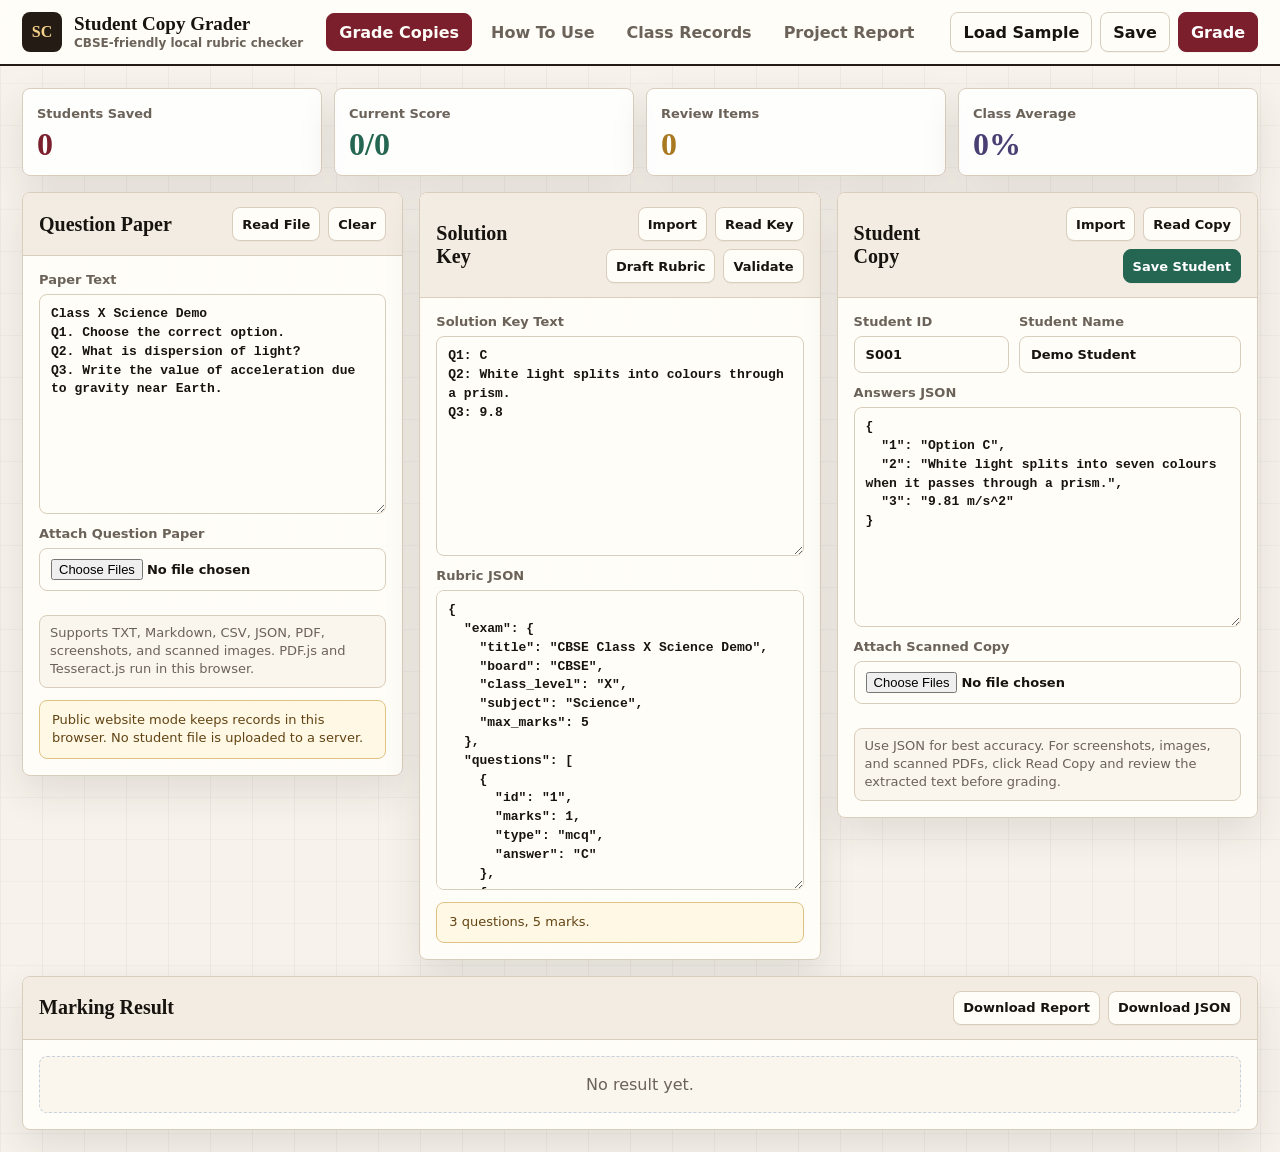
==== commit 8d43c588: "Add guide and local file OCR to copy grader" ====
--- a/student-copy-grader/index.html
+++ b/student-copy-grader/index.html
@@ -174,6 +174,19 @@
     }
     textarea.large { min-height: 300px; }
     textarea.medium { min-height: 220px; }
+    pre {
+      white-space: pre-wrap;
+      overflow: auto;
+      margin: 10px 0 16px;
+      padding: 12px;
+      border: 1px solid var(--line);
+      border-radius: 8px;
+      background: #faf5ed;
+      color: #3d3228;
+      font-family: "SFMono-Regular", Consolas, "Liberation Mono", monospace;
+      font-size: 13px;
+      line-height: 1.45;
+    }
     .field-row { display: grid; grid-template-columns: minmax(0, .7fr) minmax(0, 1fr); gap: 10px; }
     .notice {
       border: 1px solid #dfc284;
@@ -260,6 +273,75 @@
     }
     .file-item span:last-child { color: var(--muted); white-space: nowrap; }
     .hidden-file { display: none; }
+    .extract-status {
+      min-height: 32px;
+      border: 1px solid var(--line);
+      border-radius: 8px;
+      padding: 8px 10px;
+      background: #faf5ed;
+      color: var(--muted);
+      font-size: 13px;
+      line-height: 1.4;
+    }
+    .extract-status.busy {
+      border-color: #dfc284;
+      color: #624414;
+      background: #fff8e5;
+    }
+    .extract-status.done {
+      border-color: #b7d3c6;
+      color: #1f5b40;
+      background: #eef8f3;
+    }
+    .extract-status.error {
+      border-color: #e2b5b5;
+      color: #7c2525;
+      background: #fff1f1;
+    }
+    .guide-grid {
+      display: grid;
+      grid-template-columns: repeat(3, minmax(0, 1fr));
+      gap: 12px;
+      margin-top: 14px;
+    }
+    .guide-card {
+      border: 1px solid var(--line);
+      border-radius: 8px;
+      background: #fffdf8;
+      padding: 14px;
+      min-height: 132px;
+    }
+    .guide-card strong {
+      display: block;
+      margin-bottom: 6px;
+      font-family: Georgia, "Times New Roman", serif;
+      font-size: 18px;
+    }
+    .guide-card p {
+      margin: 0;
+      color: #3b4653;
+      line-height: 1.5;
+    }
+    .guide-kicker {
+      color: var(--blue);
+      font-weight: 900;
+      text-transform: uppercase;
+      font-size: 12px;
+      margin-bottom: 8px;
+    }
+    .support-list {
+      display: grid;
+      gap: 8px;
+      margin-top: 12px;
+    }
+    .support-list div {
+      border-left: 4px solid var(--amber);
+      padding: 8px 10px;
+      background: #faf5ed;
+      border-radius: 6px;
+      color: #3b4653;
+      line-height: 1.45;
+    }
     @media (max-width: 1180px) {
       .grader-layout, .record-grid, .report-layout { grid-template-columns: 1fr; }
     }
@@ -267,7 +349,7 @@
       .topbar { position: static; align-items: flex-start; flex-direction: column; }
       .top-actions, .tabs { justify-content: flex-start; }
       .workspace { padding: 14px; }
-      .metrics, .two-col, .field-row { grid-template-columns: 1fr; }
+      .metrics, .two-col, .field-row, .guide-grid { grid-template-columns: 1fr; }
       .score { font-size: 34px; }
     }
     @media print {
@@ -290,6 +372,7 @@
       </div>
       <nav class="tabs" aria-label="Workspace tabs">
         <button class="tab active" data-tab="grade">Grade Copies</button>
+        <button class="tab" data-tab="guide">How To Use</button>
         <button class="tab" data-tab="records">Class Records</button>
         <button class="tab" data-tab="report">Project Report</button>
       </nav>
@@ -313,12 +396,16 @@
           <section class="panel">
             <div class="panel-head">
               <h2>Question Paper</h2>
-              <div class="panel-actions"><button class="btn small" id="clearPaperBtn">Clear</button></div>
+              <div class="panel-actions">
+                <button class="btn small" id="paperExtractBtn">Read File</button>
+                <button class="btn small" id="clearPaperBtn">Clear</button>
+              </div>
             </div>
             <div class="panel-body">
               <label>Paper Text<textarea id="paperText" class="medium" placeholder="Paste question paper text here"></textarea></label>
-              <label>Attach Paper Or Key<input type="file" id="paperFiles" multiple accept=".pdf,image/*,.txt,.json"></label>
+              <label>Attach Question Paper<input type="file" id="paperFiles" multiple accept=".pdf,image/*,.txt,.md,.csv,.json"></label>
               <div class="file-list" id="paperFileList"></div>
+              <div class="extract-status" id="paperStatus">Supports TXT, Markdown, CSV, JSON, PDF, screenshots, and scanned images. PDF.js and Tesseract.js run in this browser.</div>
               <div class="notice">Public website mode keeps records in this browser. No student file is uploaded to a server.</div>
             </div>
           </section>
@@ -328,11 +415,14 @@
               <h2>Solution Key</h2>
               <div class="panel-actions">
                 <button class="btn small" id="rubricUploadBtn">Import</button>
+                <button class="btn small" id="rubricReadBtn">Read Key</button>
+                <button class="btn small" id="draftRubricBtn">Draft Rubric</button>
                 <button class="btn small" id="validateRubricBtn">Validate</button>
               </div>
             </div>
             <div class="panel-body">
-              <input class="hidden-file" type="file" id="rubricFile" accept=".json">
+              <input class="hidden-file" type="file" id="rubricFile" accept=".json,.txt,.md,.csv,.pdf,image/*">
+              <label>Solution Key Text<textarea id="solutionText" class="medium" placeholder="Paste solution key text, or import a key file. Example: Q1: C&#10;Q2: White light splits into colours through a prism."></textarea></label>
               <label>Rubric JSON<textarea id="rubricText" class="large" spellcheck="false"></textarea></label>
               <div class="notice" id="rubricStatus">Rubric waiting.</div>
             </div>
@@ -343,11 +433,12 @@
               <h2>Student Copy</h2>
               <div class="panel-actions">
                 <button class="btn small" id="answersUploadBtn">Import</button>
+                <button class="btn small" id="scanExtractBtn">Read Copy</button>
                 <button class="btn small green" id="saveStudentBtn">Save Student</button>
               </div>
             </div>
             <div class="panel-body">
-              <input class="hidden-file" type="file" id="answersFile" accept=".json">
+              <input class="hidden-file" type="file" id="answersFile" accept=".json,.txt,.md,.csv,.pdf,image/*">
               <div class="field-row">
                 <label>Student ID<input type="text" id="studentId" placeholder="S001"></label>
                 <label>Student Name<input type="text" id="studentName" placeholder="Student name"></label>
@@ -355,6 +446,7 @@
               <label>Answers JSON<textarea id="answersText" class="medium" spellcheck="false"></textarea></label>
               <label>Attach Scanned Copy<input type="file" id="scanFiles" multiple accept=".pdf,image/*"></label>
               <div class="file-list" id="scanFileList"></div>
+              <div class="extract-status" id="scanStatus">Use JSON for best accuracy. For screenshots, images, and scanned PDFs, click Read Copy and review the extracted text before grading.</div>
             </div>
           </section>
         </div>
@@ -369,6 +461,48 @@
           </div>
           <div class="panel-body" id="resultArea"><div class="empty">No result yet.</div></div>
         </section>
+      </section>
+
+      <section class="view" id="view-guide">
+        <div class="report-layout">
+          <article class="article">
+            <div class="guide-kicker">Complete teacher guide</div>
+            <h1>How To Use Student Copy Grader</h1>
+            <p>This app helps teachers check answer copies faster. It reads question papers, solution keys, and student answers locally in the browser, then applies a marking rubric and shows question-wise marks with deduction reasons.</p>
+
+            <div class="guide-grid">
+              <div class="guide-card"><strong>1. Load Paper</strong><p>Paste the question paper text or attach a TXT, Markdown, CSV, JSON, PDF, screenshot, or scanned image. Click Read File to extract text.</p></div>
+              <div class="guide-card"><strong>2. Load Key</strong><p>Import a rubric JSON for best results, or upload/paste a plain solution key. Click Draft Rubric to create an editable first marking scheme.</p></div>
+              <div class="guide-card"><strong>3. Add Student</strong><p>Enter student ID and name. Upload answer JSON, text, PDF, screenshot, or scanned copy. Click Read Copy for OCR when needed.</p></div>
+              <div class="guide-card"><strong>4. Review OCR</strong><p>OCR is helpful, not final. Check the extracted answers, especially handwriting, formulas, diagrams, and crossed-out work.</p></div>
+              <div class="guide-card"><strong>5. Grade</strong><p>Click Grade. The app gives marks, confidence, and feedback. Any unclear or partial answer is marked for teacher review.</p></div>
+              <div class="guide-card"><strong>6. Save & Export</strong><p>Save the student result, export class CSV, download JSON backup, or download an HTML report for sharing.</p></div>
+            </div>
+
+            <h2>Supported Files</h2>
+            <div class="support-list">
+              <div><strong>Best format:</strong> Rubric JSON and student answers JSON. This gives the most reliable marking.</div>
+              <div><strong>Readable text:</strong> TXT, Markdown, CSV, and JSON are read directly in the browser.</div>
+              <div><strong>PDF:</strong> PDF.js extracts text from normal PDFs. If a PDF is scanned, the app can OCR rendered pages.</div>
+              <div><strong>Images and screenshots:</strong> Tesseract.js OCR reads PNG, JPG, and other browser-supported image files.</div>
+              <div><strong>Teacher decision:</strong> Final marks should be approved by a teacher. The app should not be treated as an autonomous board examiner.</div>
+            </div>
+          </article>
+
+          <aside class="article">
+            <h2>Quick Format Examples</h2>
+            <p>Solution key text can be simple:</p>
+            <pre>Q1: C
+Q2: White light splits into colours through a prism.
+Q3: 9.8</pre>
+            <p>Student answers can also be simple:</p>
+            <pre>Q1: Option C
+Q2: White light splits into seven colours.
+Q3: 9.81 m/s^2</pre>
+            <h2>Privacy</h2>
+            <p>Files are processed in the browser. The public GitHub Pages app does not store student copies on a server.</p>
+          </aside>
+        </div>
       </section>
 
       <section class="view" id="view-records">
@@ -413,6 +547,12 @@
               <li>Question-wise feedback and review flags.</li>
               <li>Browser-local records and exports.</li>
             </ul>
+            <h2>Open Source Engines</h2>
+            <ul>
+              <li>PDF.js reads text from normal PDFs and renders scanned PDF pages for OCR.</li>
+              <li>Tesseract.js performs browser-side OCR for screenshots, images, and scanned pages.</li>
+              <li>The rubric checker is local JavaScript in this project, with no paid API call.</li>
+            </ul>
             <h2>Handwriting OCR Roadmap</h2>
             <p>The static website version does not claim perfect handwritten OCR. The next offline layer should connect OCR engines such as PaddleOCR, docTR, TrOCR, Tesseract, and math OCR tools such as pix2tex or Pix2Text. The teacher should verify OCR before final marks are locked.</p>
             <h2>Evaluation Plan</h2>
@@ -446,6 +586,11 @@
 
   <script>
     const STORAGE_KEY = "student-copy-grader-state-v1";
+    const PDFJS_URL = "https://cdn.jsdelivr.net/npm/pdfjs-dist@6.1.200/build/pdf.mjs";
+    const PDFJS_WORKER_URL = "https://cdn.jsdelivr.net/npm/pdfjs-dist@6.1.200/build/pdf.worker.mjs";
+    const TESSERACT_URL = "https://cdn.jsdelivr.net/npm/tesseract.js@7.0.0/dist/tesseract.min.js";
+    let pdfJsPromise = null;
+    let tesseractPromise = null;
     const sampleRubric = {
       exam: { title: "CBSE Class X Science Demo", board: "CBSE", class_level: "X", subject: "Science", max_marks: 5 },
       questions: [
@@ -470,6 +615,7 @@
     };
     const defaultState = {
       paperText: "Class X Science Demo\nQ1. Choose the correct option.\nQ2. What is dispersion of light?\nQ3. Write the value of acceleration due to gravity near Earth.",
+      solutionText: "Q1: C\nQ2: White light splits into colours through a prism.\nQ3: 9.8",
       rubricText: JSON.stringify(sampleRubric, null, 2),
       studentId: "S001",
       studentName: "Demo Student",
@@ -482,6 +628,7 @@
     let currentResult = null;
     const el = {
       paperText: document.querySelector("#paperText"),
+      solutionText: document.querySelector("#solutionText"),
       rubricText: document.querySelector("#rubricText"),
       answersText: document.querySelector("#answersText"),
       studentId: document.querySelector("#studentId"),
@@ -490,6 +637,8 @@
       scanFiles: document.querySelector("#scanFiles"),
       paperFileList: document.querySelector("#paperFileList"),
       scanFileList: document.querySelector("#scanFileList"),
+      paperStatus: document.querySelector("#paperStatus"),
+      scanStatus: document.querySelector("#scanStatus"),
       resultArea: document.querySelector("#resultArea"),
       recordsArea: document.querySelector("#recordsArea"),
       rubricStatus: document.querySelector("#rubricStatus"),
@@ -517,6 +666,7 @@
     }
     function syncFieldsFromState() {
       el.paperText.value = state.paperText || "";
+      el.solutionText.value = state.solutionText || "";
       el.rubricText.value = state.rubricText || "";
       el.studentId.value = state.studentId || "";
       el.studentName.value = state.studentName || "";
@@ -524,6 +674,7 @@
     }
     function syncStateFromFields() {
       state.paperText = el.paperText.value;
+      state.solutionText = el.solutionText.value;
       state.rubricText = el.rubricText.value;
       state.studentId = el.studentId.value.trim();
       state.studentName = el.studentName.value.trim();
@@ -662,7 +813,7 @@
     }
     function normalizeOption(value) {
       const words = normalizeText(value).split(" ").filter(Boolean);
-      if (words[0] === "option" && words.length > 1) return words[1];
+      if (["option", "answer", "ans"].includes(words[0]) && words.length > 1) return words[1];
       return words[0] || "";
     }
     function firstNumber(value) {
@@ -778,6 +929,315 @@
       const files = Array.from(input.files || []).map(file => ({ name: file.name, size: formatBytes(file.size), type: file.type || "file" }));
       state[targetKey] = files;
       saveState();
+    }
+    function setStatus(target, message, kind = "") {
+      if (!target) return;
+      target.textContent = message;
+      target.classList.remove("busy", "done", "error");
+      if (kind) target.classList.add(kind);
+    }
+    function fileExtension(file) {
+      const name = String(file?.name || "").toLowerCase();
+      const match = name.match(/\.([a-z0-9]+)$/);
+      return match ? match[1] : "";
+    }
+    function isDirectTextFile(file) {
+      const ext = fileExtension(file);
+      return String(file.type || "").startsWith("text/") || ["txt", "md", "csv", "json"].includes(ext);
+    }
+    function readFileAsText(file) {
+      return new Promise((resolve, reject) => {
+        const reader = new FileReader();
+        reader.onload = () => resolve(String(reader.result || ""));
+        reader.onerror = () => reject(reader.error || new Error("Unable to read file."));
+        reader.readAsText(file);
+      });
+    }
+    function readFileAsArrayBuffer(file) {
+      return new Promise((resolve, reject) => {
+        const reader = new FileReader();
+        reader.onload = () => resolve(reader.result);
+        reader.onerror = () => reject(reader.error || new Error("Unable to read file."));
+        reader.readAsArrayBuffer(file);
+      });
+    }
+    async function loadPdfJs() {
+      if (!pdfJsPromise) {
+        pdfJsPromise = import(PDFJS_URL).then(module => {
+          module.GlobalWorkerOptions.workerSrc = PDFJS_WORKER_URL;
+          return module;
+        });
+      }
+      return pdfJsPromise;
+    }
+    async function loadTesseract() {
+      if (window.Tesseract) return window.Tesseract;
+      if (!tesseractPromise) {
+        tesseractPromise = new Promise((resolve, reject) => {
+          const script = document.createElement("script");
+          script.src = TESSERACT_URL;
+          script.async = true;
+          script.onload = () => resolve(window.Tesseract);
+          script.onerror = () => reject(new Error("Unable to load Tesseract.js OCR library."));
+          document.head.appendChild(script);
+        });
+      }
+      return tesseractPromise;
+    }
+    async function extractTextFromFile(file, statusEl, options = {}) {
+      const ext = fileExtension(file);
+      if (isDirectTextFile(file)) return readFileAsText(file);
+      if (ext === "pdf" || file.type === "application/pdf") {
+        return extractTextFromPdf(file, statusEl, options);
+      }
+      if (String(file.type || "").startsWith("image/") || ["png", "jpg", "jpeg", "webp", "bmp", "gif", "tif", "tiff"].includes(ext)) {
+        return ocrImage(file, statusEl);
+      }
+      throw new Error(`${file.name} is not a supported file type.`);
+    }
+    async function extractTextFromPdf(file, statusEl, options = {}) {
+      setStatus(statusEl, `Reading PDF text from ${file.name}...`, "busy");
+      const pdfjs = await loadPdfJs();
+      const data = await readFileAsArrayBuffer(file);
+      const pdf = await pdfjs.getDocument({ data }).promise;
+      const pageTexts = [];
+      for (let pageNumber = 1; pageNumber <= pdf.numPages; pageNumber += 1) {
+        const page = await pdf.getPage(pageNumber);
+        const textContent = await page.getTextContent();
+        const text = textContent.items.map(item => item.str || "").join(" ").replace(/\s+/g, " ").trim();
+        if (text) pageTexts.push(`--- Page ${pageNumber} ---\n${text}`);
+      }
+      const extracted = pageTexts.join("\n\n").trim();
+      if (extracted.length > 30 || options.skipOcrFallback) return extracted;
+      if (!options.ocrScannedPdf) return extracted;
+      return ocrPdfPages(pdf, statusEl);
+    }
+    async function ocrPdfPages(pdf, statusEl) {
+      const Tesseract = await loadTesseract();
+      const pageTexts = [];
+      for (let pageNumber = 1; pageNumber <= pdf.numPages; pageNumber += 1) {
+        setStatus(statusEl, `OCR on scanned PDF page ${pageNumber}/${pdf.numPages}...`, "busy");
+        const page = await pdf.getPage(pageNumber);
+        const viewport = page.getViewport({ scale: 1.6 });
+        const canvas = document.createElement("canvas");
+        canvas.width = Math.ceil(viewport.width);
+        canvas.height = Math.ceil(viewport.height);
+        const context = canvas.getContext("2d");
+        await page.render({ canvasContext: context, viewport }).promise;
+        const result = await Tesseract.recognize(canvas, "eng");
+        const text = String(result?.data?.text || "").trim();
+        if (text) pageTexts.push(`--- Page ${pageNumber} OCR ---\n${text}`);
+      }
+      return pageTexts.join("\n\n").trim();
+    }
+    async function ocrImage(file, statusEl) {
+      setStatus(statusEl, `OCR reading ${file.name}...`, "busy");
+      const Tesseract = await loadTesseract();
+      const result = await Tesseract.recognize(file, "eng", {
+        logger: progress => {
+          if (progress.status) {
+            const pct = progress.progress ? ` ${Math.round(progress.progress * 100)}%` : "";
+            setStatus(statusEl, `OCR ${progress.status}${pct}`, "busy");
+          }
+        }
+      });
+      return String(result?.data?.text || "").trim();
+    }
+    async function extractFilesToTextarea(input, textarea, statusEl, options = {}) {
+      const files = Array.from(input.files || []);
+      if (!files.length) {
+        setStatus(statusEl, "Choose a file first.", "error");
+        return "";
+      }
+      try {
+        const chunks = [];
+        for (const file of files) {
+          setStatus(statusEl, `Reading ${file.name}...`, "busy");
+          const text = await extractTextFromFile(file, statusEl, options);
+          chunks.push(`--- ${file.name} ---\n${text || "[No text detected]"}`);
+        }
+        const combined = chunks.join("\n\n").trim();
+        textarea.value = options.append && textarea.value.trim()
+          ? `${textarea.value.trim()}\n\n${combined}`
+          : combined;
+        syncStateFromFields();
+        saveState();
+        setStatus(statusEl, `Read ${files.length} file${files.length === 1 ? "" : "s"}. Review extracted text before grading.`, "done");
+        return combined;
+      } catch (error) {
+        setStatus(statusEl, error.message, "error");
+        return "";
+      }
+    }
+    async function readSolutionKeyFile() {
+      const files = Array.from(el.rubricFile.files || []);
+      if (!files.length) {
+        setStatus(el.rubricStatus, "Choose a solution key or rubric file first.", "error");
+        return;
+      }
+      const file = files[0];
+      try {
+        setStatus(el.rubricStatus, `Reading ${file.name}...`, "busy");
+        const text = await extractTextFromFile(file, el.rubricStatus, { ocrScannedPdf: true });
+        const trimmed = text.trim();
+        if (fileExtension(file) === "json") {
+          const data = JSON.parse(trimmed);
+          if (data.questions) {
+            el.rubricText.value = JSON.stringify(data, null, 2);
+            el.solutionText.value = "";
+            validateRubric();
+          } else if (data.answers) {
+            el.solutionText.value = Object.entries(data.answers).map(([key, value]) => `Q${key}: ${value}`).join("\n");
+            draftRubricFromSolution();
+          } else {
+            el.solutionText.value = trimmed;
+          }
+        } else {
+          el.solutionText.value = trimmed;
+          draftRubricFromSolution();
+        }
+        syncStateFromFields();
+        saveState();
+        setStatus(el.rubricStatus, "Solution key read. Check the draft rubric before grading.", "done");
+      } catch (error) {
+        setStatus(el.rubricStatus, error.message, "error");
+      }
+    }
+    async function readStudentAnswerFile() {
+      const files = Array.from(el.answersFile.files || []);
+      if (!files.length) {
+        setStatus(el.scanStatus, "Choose a student answer file first.", "error");
+        return;
+      }
+      const file = files[0];
+      try {
+        setStatus(el.scanStatus, `Reading ${file.name}...`, "busy");
+        const text = await extractTextFromFile(file, el.scanStatus, { ocrScannedPdf: true });
+        applyStudentText(text, file);
+        setStatus(el.scanStatus, "Student answer file read. Review extracted answers before grading.", "done");
+      } catch (error) {
+        setStatus(el.scanStatus, error.message, "error");
+      }
+    }
+    async function readScannedCopyFiles() {
+      const text = await extractFilesToTextarea(el.scanFiles, el.answersText, el.scanStatus, { ocrScannedPdf: true });
+      if (text) applyStudentText(text);
+    }
+    function applyStudentText(text, file = null) {
+      const trimmed = String(text || "").trim();
+      if (!trimmed) return;
+      if (file && fileExtension(file) === "json") {
+        const data = JSON.parse(trimmed);
+        if (data.student) {
+          el.studentId.value = data.student.id || el.studentId.value;
+          el.studentName.value = data.student.name || el.studentName.value;
+        }
+        el.answersText.value = JSON.stringify(data.answers || data, null, 2);
+      } else {
+        const answers = parseQuestionEntries(trimmed);
+        if (answers.length) {
+          el.answersText.value = JSON.stringify(Object.fromEntries(answers.map(item => [item.id, item.text])), null, 2);
+        } else {
+          el.answersText.value = JSON.stringify({ "1": trimmed }, null, 2);
+        }
+      }
+      syncStateFromFields();
+      saveState();
+    }
+    function parseQuestionEntries(text) {
+      const clean = String(text || "").replace(/\r/g, "").trim();
+      if (!clean) return [];
+      const pattern = /(?:^|\n)\s*(?:q(?:uestion)?\s*)?(\d+[a-z]?)\s*[\).:\-]\s*/gi;
+      const matches = [...clean.matchAll(pattern)];
+      if (!matches.length) return [];
+      return matches.map((match, index) => {
+        const start = match.index + match[0].length;
+        const end = index + 1 < matches.length ? matches[index + 1].index : clean.length;
+        return {
+          id: match[1],
+          text: clean.slice(start, end).trim().replace(/\n{3,}/g, "\n\n")
+        };
+      }).filter(item => item.text);
+    }
+    function draftRubricFromSolution() {
+      const keyText = el.solutionText.value.trim();
+      const entries = parseQuestionEntries(keyText);
+      if (!entries.length) {
+        setStatus(el.rubricStatus, "Could not find Q1:, Q2:, etc. in the solution key text.", "error");
+        return;
+      }
+      const questions = entries.map(entry => {
+        const marks = extractMarks(entry.text) || 1;
+        const answer = removeMarks(entry.text);
+        const type = inferQuestionType(answer);
+        if (type === "mcq") {
+          return { id: entry.id, marks, type, answer: normalizeOption(answer).toUpperCase() };
+        }
+        if (type === "numeric") {
+          return { id: entry.id, marks, type, answer: String(firstNumber(answer)), tolerance: 0 };
+        }
+        const keywords = pickKeywords(answer);
+        return {
+          id: entry.id,
+          marks,
+          type: "short_answer",
+          answer,
+          rubric: [
+            {
+              id: "main_value_point",
+              marks,
+              description: `Matches the main value point for Q${entry.id}`,
+              keywords,
+              min_keywords: Math.min(2, Math.max(1, keywords.length)),
+              reference: answer,
+              similarity_threshold: 0.45
+            }
+          ]
+        };
+      });
+      const totalMarks = questions.reduce((sum, question) => sum + Number(question.marks || 0), 0);
+      const title = firstUsefulLine(el.paperText.value) || "Student Copy Grader Exam";
+      const rubric = {
+        exam: {
+          title,
+          board: "CBSE",
+          max_marks: totalMarks
+        },
+        questions
+      };
+      el.rubricText.value = JSON.stringify(rubric, null, 2);
+      validateRubric();
+      syncStateFromFields();
+      saveState();
+      setStatus(el.rubricStatus, `Drafted ${questions.length} rubric item${questions.length === 1 ? "" : "s"}. Edit marks and value points before final use.`, "done");
+    }
+    function extractMarks(text) {
+      const match = String(text || "").match(/(?:\[|\(|\b)(\d+(?:\.\d+)?)\s*(?:marks?|m)(?:\]|\)|\b)/i);
+      return match ? Number(match[1]) : null;
+    }
+    function removeMarks(text) {
+      return String(text || "").replace(/(?:\[|\(|\b)\d+(?:\.\d+)?\s*(?:marks?|m)(?:\]|\)|\b)/gi, "").trim();
+    }
+    function inferQuestionType(answer) {
+      const option = normalizeOption(answer);
+      if (/^[abcd]$/i.test(option)) return "mcq";
+      const numeric = firstNumber(answer);
+      const words = normalizeText(answer).split(" ").filter(Boolean);
+      if (numeric !== null && words.length <= 4) return "numeric";
+      return "short_answer";
+    }
+    function pickKeywords(text) {
+      const stop = new Set("the a an and or of to in is are was were be been being for from with by as this that these those into through due while when what why how it its their there here on at".split(" "));
+      const words = normalizeText(text).split(" ").filter(word => word.length > 2 && !stop.has(word) && !/^\d+$/.test(word));
+      const unique = [];
+      for (const word of words) {
+        if (!unique.includes(word)) unique.push(word);
+        if (unique.length >= 8) break;
+      }
+      return unique;
+    }
+    function firstUsefulLine(text) {
+      return String(text || "").split(/\n+/).map(line => line.trim()).find(line => line.length > 3) || "";
     }
     function loadRecord(index) {
       const record = state.records[index];
@@ -944,7 +1404,11 @@
     document.querySelector("#validateRubricBtn").addEventListener("click", validateRubric);
     document.querySelector("#clearPaperBtn").addEventListener("click", () => { el.paperText.value = ""; saveState(); });
     document.querySelector("#rubricUploadBtn").addEventListener("click", () => el.rubricFile.click());
+    document.querySelector("#rubricReadBtn").addEventListener("click", readSolutionKeyFile);
+    document.querySelector("#draftRubricBtn").addEventListener("click", draftRubricFromSolution);
     document.querySelector("#answersUploadBtn").addEventListener("click", () => el.answersFile.click());
+    document.querySelector("#paperExtractBtn").addEventListener("click", () => extractFilesToTextarea(el.paperFiles, el.paperText, el.paperStatus, { ocrScannedPdf: true }));
+    document.querySelector("#scanExtractBtn").addEventListener("click", readScannedCopyFiles);
     document.querySelector("#downloadHtmlBtn").addEventListener("click", () => downloadCurrentHtml());
     document.querySelector("#downloadJsonBtn").addEventListener("click", downloadCurrentJson);
     document.querySelector("#exportCsvBtn").addEventListener("click", exportCsv);
@@ -957,19 +1421,8 @@
     });
     el.paperFiles.addEventListener("change", () => captureFileList(el.paperFiles, "paperFiles"));
     el.scanFiles.addEventListener("change", () => captureFileList(el.scanFiles, "scanFiles"));
-    el.rubricFile.addEventListener("change", () => readJsonFile(el.rubricFile, data => {
-      el.rubricText.value = JSON.stringify(data, null, 2);
-      validateRubric();
-      saveState();
-    }));
-    el.answersFile.addEventListener("change", () => readJsonFile(el.answersFile, data => {
-      if (data.student) {
-        el.studentId.value = data.student.id || el.studentId.value;
-        el.studentName.value = data.student.name || el.studentName.value;
-      }
-      el.answersText.value = JSON.stringify(data.answers || data, null, 2);
-      saveState();
-    }));
+    el.rubricFile.addEventListener("change", readSolutionKeyFile);
+    el.answersFile.addEventListener("change", readStudentAnswerFile);
     el.recordsArea.addEventListener("click", event => {
       const loadButton = event.target.closest("[data-load-record]");
       const deleteButton = event.target.closest("[data-delete-record]");
@@ -979,7 +1432,7 @@
       if (reportButton) downloadCurrentHtml(Number(reportButton.dataset.reportRecord));
     });
     ["input", "change"].forEach(eventName => {
-      [el.paperText, el.rubricText, el.answersText, el.studentId, el.studentName].forEach(input => {
+      [el.paperText, el.solutionText, el.rubricText, el.answersText, el.studentId, el.studentName].forEach(input => {
         input.addEventListener(eventName, () => syncStateFromFields());
       });
     });
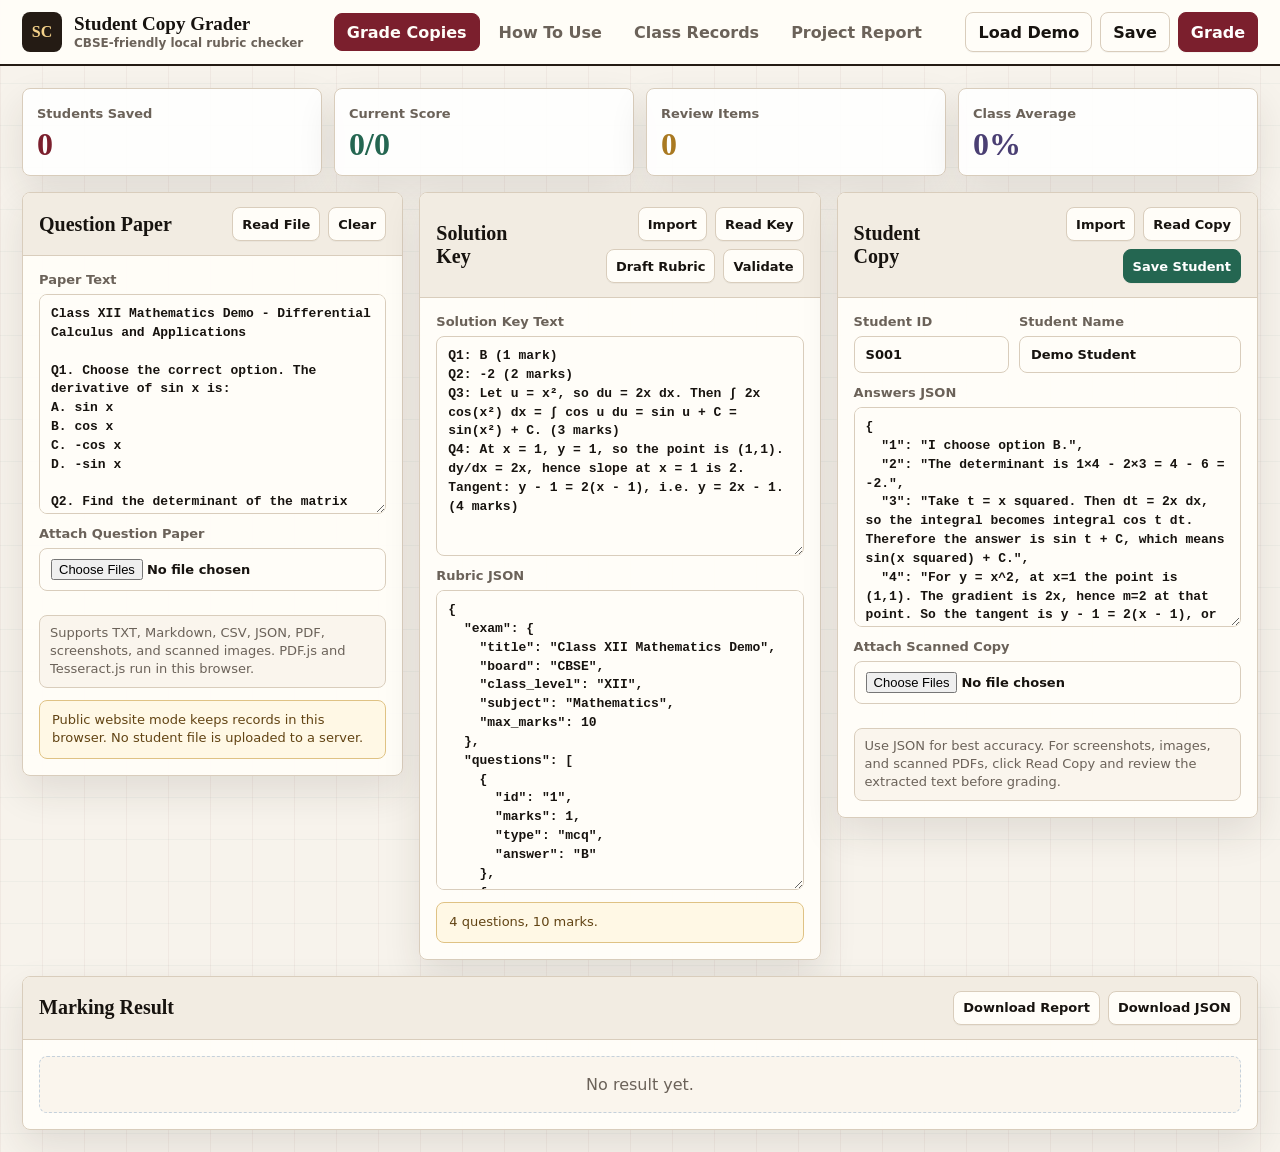
==== commit 074e229c: "Add class XII grading demo" ====
--- a/student-copy-grader/index.html
+++ b/student-copy-grader/index.html
@@ -377,7 +377,7 @@
         <button class="tab" data-tab="report">Project Report</button>
       </nav>
       <div class="top-actions">
-        <button class="btn" id="sampleBtn">Load Sample</button>
+        <button class="btn" id="sampleBtn">Load Demo</button>
         <button class="btn" id="saveBtn">Save</button>
         <button class="btn primary" id="gradeBtn">Grade</button>
       </div>
@@ -471,12 +471,22 @@
             <p>This app helps teachers check answer copies faster. It reads question papers, solution keys, and student answers locally in the browser, then applies a marking rubric and shows question-wise marks with deduction reasons.</p>
 
             <div class="guide-grid">
+              <div class="guide-card"><strong>Try Demo</strong><p>Click Load Demo, then Grade. It loads a Class XII Mathematics paper, solution key, rubric, and a student answer written in a different style.</p></div>
               <div class="guide-card"><strong>1. Load Paper</strong><p>Paste the question paper text or attach a TXT, Markdown, CSV, JSON, PDF, screenshot, or scanned image. Click Read File to extract text.</p></div>
               <div class="guide-card"><strong>2. Load Key</strong><p>Import a rubric JSON for best results, or upload/paste a plain solution key. Click Draft Rubric to create an editable first marking scheme.</p></div>
               <div class="guide-card"><strong>3. Add Student</strong><p>Enter student ID and name. Upload answer JSON, text, PDF, screenshot, or scanned copy. Click Read Copy for OCR when needed.</p></div>
               <div class="guide-card"><strong>4. Review OCR</strong><p>OCR is helpful, not final. Check the extracted answers, especially handwriting, formulas, diagrams, and crossed-out work.</p></div>
               <div class="guide-card"><strong>5. Grade</strong><p>Click Grade. The app gives marks, confidence, and feedback. Any unclear or partial answer is marked for teacher review.</p></div>
               <div class="guide-card"><strong>6. Save & Export</strong><p>Save the student result, export class CSV, download JSON backup, or download an HTML report for sharing.</p></div>
+            </div>
+
+            <h2>How Grading Works</h2>
+            <div class="support-list">
+              <div><strong>MCQ:</strong> The selected option is normalized, so `B`, `Option B`, and `Answer: B` can match the same key.</div>
+              <div><strong>Numeric:</strong> The app checks every number written in the answer, so working like `1×4 - 2×3 = -2` can still match `-2`.</div>
+              <div><strong>Step marking:</strong> A rubric can split marks into value-points, such as substitution, integration, final answer, point, slope, and tangent equation.</div>
+              <div><strong>Different wording:</strong> Each value-point can use accepted phrases, keywords, and a reference-answer similarity check. This catches many alternate student explanations.</div>
+              <div><strong>Teacher review:</strong> Partial marks, low confidence, OCR uncertainty, formulas, and unusual methods should be reviewed before final marks are saved.</div>
             </div>
 
             <h2>Supported Files</h2>
@@ -591,31 +601,111 @@
     const TESSERACT_URL = "https://cdn.jsdelivr.net/npm/tesseract.js@7.0.0/dist/tesseract.min.js";
     let pdfJsPromise = null;
     let tesseractPromise = null;
+    const class12DemoPaper = `Class XII Mathematics Demo - Differential Calculus and Applications
+
+Q1. Choose the correct option. The derivative of sin x is:
+A. sin x
+B. cos x
+C. -cos x
+D. -sin x
+
+Q2. Find the determinant of the matrix [[1, 2], [3, 4]].
+
+Q3. Evaluate the integral: ∫ 2x cos(x²) dx.
+
+Q4. Find the equation of the tangent to the curve y = x² at x = 1.`;
+    const class12DemoSolution = `Q1: B (1 mark)
+Q2: -2 (2 marks)
+Q3: Let u = x², so du = 2x dx. Then ∫ 2x cos(x²) dx = ∫ cos u du = sin u + C = sin(x²) + C. (3 marks)
+Q4: At x = 1, y = 1, so the point is (1,1). dy/dx = 2x, hence slope at x = 1 is 2. Tangent: y - 1 = 2(x - 1), i.e. y = 2x - 1. (4 marks)`;
     const sampleRubric = {
-      exam: { title: "CBSE Class X Science Demo", board: "CBSE", class_level: "X", subject: "Science", max_marks: 5 },
+      exam: { title: "Class XII Mathematics Demo", board: "CBSE", class_level: "XII", subject: "Mathematics", max_marks: 10 },
       questions: [
-        { id: "1", marks: 1, type: "mcq", answer: "C" },
+        { id: "1", marks: 1, type: "mcq", answer: "B" },
+        { id: "2", marks: 2, type: "numeric", answer: "-2", tolerance: 0 },
         {
-          id: "2",
-          marks: 2,
+          id: "3",
+          marks: 3,
           type: "short_answer",
-          answer: "Dispersion occurs when white light splits into its constituent colours while passing through a prism due to different refraction of different wavelengths.",
+          answer: "Let u = x², so du = 2x dx. Then ∫ 2x cos(x²) dx = ∫ cos u du = sin u + C = sin(x²) + C.",
           rubric: [
-            { id: "splitting", marks: 1, description: "Explains that white light splits into colours", keywords: ["white light", "splits", "colours"], min_keywords: 2 },
-            { id: "cause", marks: 1, description: "Mentions prism, refraction, or wavelength as the cause", keywords: ["prism", "refraction", "wavelength"], min_keywords: 1 }
+            {
+              id: "substitution",
+              marks: 1,
+              description: "Uses substitution u = x² or equivalent",
+              keywords: ["u", "x2", "2x", "dx"],
+              accepted: ["u = x2", "u=x2", "t = x2", "t=x2", "let x2"],
+              min_keywords: 2
+            },
+            {
+              id: "integrates_cos",
+              marks: 1,
+              description: "Integrates cos u as sin u",
+              keywords: ["cos", "sin"],
+              accepted: ["integral cos", "∫ cos", "sin u", "sin t"],
+              min_keywords: 2
+            },
+            {
+              id: "final_constant",
+              marks: 1,
+              description: "Writes final answer sin(x²) + C",
+              accepted: ["sin x2 + c", "sin(x2)+c", "sin x squared + c", "sin t + c"],
+              keywords: ["sin", "c"],
+              min_keywords: 2
+            }
           ]
         },
-        { id: "3", marks: 2, type: "numeric", answer: "9.8", tolerance: 0.1 }
+        {
+          id: "4",
+          marks: 4,
+          type: "short_answer",
+          answer: "At x = 1, y = 1. dy/dx = 2x, so slope at x = 1 is 2. The tangent is y - 1 = 2(x - 1), or y = 2x - 1.",
+          rubric: [
+            {
+              id: "point",
+              marks: 1,
+              description: "Finds the point of contact (1,1)",
+              accepted: ["(1,1)", "point is 1 1", "x = 1 y = 1"],
+              keywords: ["1", "1"],
+              min_keywords: 2
+            },
+            {
+              id: "derivative",
+              marks: 1,
+              description: "Differentiates y = x² to get dy/dx = 2x",
+              accepted: ["dy/dx = 2x", "derivative is 2x", "gradient function 2x", "slope function 2x"],
+              keywords: ["2x"],
+              min_keywords: 1
+            },
+            {
+              id: "slope",
+              marks: 1,
+              description: "Finds slope at x = 1 as 2",
+              accepted: ["slope = 2", "gradient = 2", "m = 2"],
+              keywords: ["slope", "2"],
+              min_keywords: 1
+            },
+            {
+              id: "line",
+              marks: 1,
+              description: "Writes tangent equation y - 1 = 2(x - 1) or y = 2x - 1",
+              accepted: ["y - 1 = 2 x - 1", "y=2x-1", "y = 2x - 1", "y - 1 = 2(x - 1)"],
+              keywords: ["y", "2x", "1"],
+              min_keywords: 2
+            }
+          ]
+        }
       ]
     };
     const sampleAnswers = {
-      "1": "Option C",
-      "2": "White light splits into seven colours when it passes through a prism.",
-      "3": "9.81 m/s^2"
+      "1": "I choose option B.",
+      "2": "The determinant is 1×4 - 2×3 = 4 - 6 = -2.",
+      "3": "Take t = x squared. Then dt = 2x dx, so the integral becomes integral cos t dt. Therefore the answer is sin t + C, which means sin(x squared) + C.",
+      "4": "For y = x^2, at x=1 the point is (1,1). The gradient is 2x, hence m=2 at that point. So the tangent is y - 1 = 2(x - 1), or y = 2x - 1."
     };
     const defaultState = {
-      paperText: "Class X Science Demo\nQ1. Choose the correct option.\nQ2. What is dispersion of light?\nQ3. Write the value of acceleration due to gravity near Earth.",
-      solutionText: "Q1: C\nQ2: White light splits into colours through a prism.\nQ3: 9.8",
+      paperText: class12DemoPaper,
+      solutionText: class12DemoSolution,
       rubricText: JSON.stringify(sampleRubric, null, 2),
       studentId: "S001",
       studentName: "Demo Student",
@@ -725,14 +815,16 @@
     }
     function gradeMcq(question, answer) {
       const expected = String(question.answer || "");
-      const matched = normalizeOption(answer) === normalizeOption(expected);
+      const expectedOption = normalizeOption(expected);
+      const actualOption = normalizeOption(answer);
+      const matched = actualOption === expectedOption;
       const awarded = matched ? Number(question.marks || 0) : 0;
       return {
         questionId: String(question.id),
         awarded,
         possible: Number(question.marks || 0),
         answer,
-        feedback: matched ? ["Correct option selected."] : [`Expected option ${expected}.`],
+        feedback: matched ? ["Correct option selected."] : [`Expected option ${expectedOption || expected}.`],
         needsReview: !matched,
         confidence: matched ? .98 : .65,
         itemResults: [{ itemId: "mcq_exact", matched, awarded, possible: Number(question.marks || 0), description: "Selected the correct option", evidence: answer }]
@@ -740,10 +832,13 @@
     }
     function gradeNumeric(question, answer) {
       const expected = firstNumber(String(question.answer || ""));
-      const actual = firstNumber(answer);
+      const actualNumbers = allNumbers(answer);
       const tolerance = Number(question.tolerance || 0);
-      const matched = expected !== null && actual !== null && Math.abs(expected - actual) <= tolerance;
-      const evidence = actual === null ? "No numeric answer found." : `Found ${actual}, expected ${expected}, tolerance ${tolerance}.`;
+      const actual = expected === null ? null : actualNumbers.find(value => Math.abs(expected - value) <= tolerance);
+      const matched = expected !== null && actual !== undefined && actual !== null;
+      const evidence = !actualNumbers.length
+        ? "No numeric answer found."
+        : `Found numbers ${actualNumbers.join(", ")}; expected ${expected}, tolerance ${tolerance}.`;
       const awarded = matched ? Number(question.marks || 0) : 0;
       return {
         questionId: String(question.id),
@@ -809,16 +904,34 @@
       };
     }
     function normalizeText(value) {
-      return String(value || "").toLowerCase().match(/[a-z0-9]+/g)?.join(" ") || "";
+      const normalizedMath = String(value || "")
+        .replace(/\b([a-z])\s*\^\s*2\b/gi, (_, variable) => `${variable}2`)
+        .replace(/\b([a-z])\s*\^\s*3\b/gi, (_, variable) => `${variable}3`)
+        .replace(/\b([a-z])\s+squared\b/gi, (_, variable) => `${variable}2`)
+        .replace(/\b([a-z])\s+cubed\b/gi, (_, variable) => `${variable}3`)
+        .replace(/[²]/g, "2")
+        .replace(/[³]/g, "3")
+        .replace(/[×]/g, "x")
+        .replace(/[−]/g, "-")
+        .replace(/\bsquared\b/gi, "2")
+        .replace(/\bcubed\b/gi, "3");
+      return normalizedMath.toLowerCase().match(/[a-z0-9-]+/g)?.join(" ") || "";
     }
     function normalizeOption(value) {
       const words = normalizeText(value).split(" ").filter(Boolean);
-      if (["option", "answer", "ans"].includes(words[0]) && words.length > 1) return words[1];
+      for (let index = 0; index < words.length; index += 1) {
+        if (/^[a-d]$/.test(words[index])) return words[index];
+      }
+      const optionCue = words.findIndex(word => ["option", "answer", "ans", "choose", "selected", "select"].includes(word));
+      if (optionCue >= 0 && /^[a-d]$/.test(words[optionCue + 1] || "")) return words[optionCue + 1];
       return words[0] || "";
     }
     function firstNumber(value) {
       const match = String(value || "").match(/[-+]?(?:\d+\.\d+|\d+|\.\d+)/);
       return match ? Number(match[0]) : null;
+    }
+    function allNumbers(value) {
+      return [...String(value || "").matchAll(/[-+]?(?:\d+\.\d+|\d+|\.\d+)/g)].map(match => Number(match[0]));
     }
     function similarity(left, right) {
       const a = normalizeText(left).split(" ").filter(Boolean);
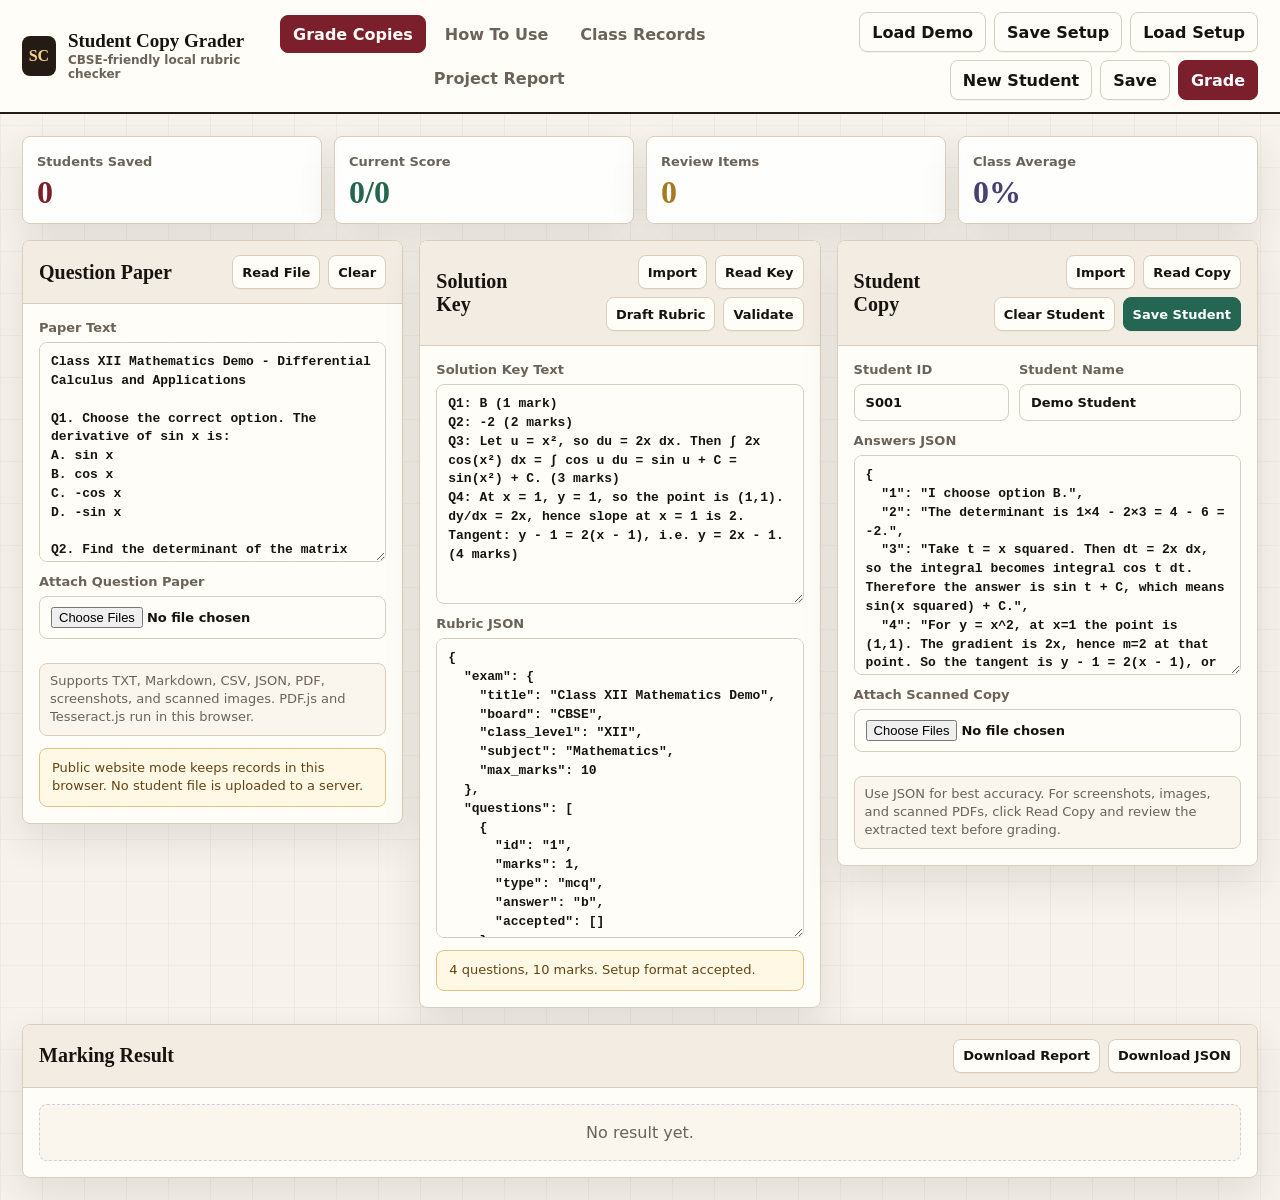
==== commit 965f604e: "Improve grader imports and setup workflow" ====
--- a/student-copy-grader/index.html
+++ b/student-copy-grader/index.html
@@ -378,6 +378,9 @@
       </nav>
       <div class="top-actions">
         <button class="btn" id="sampleBtn">Load Demo</button>
+        <button class="btn" id="saveSetupBtn">Save Setup</button>
+        <button class="btn" id="loadSetupBtn">Load Setup</button>
+        <button class="btn" id="newStudentBtn">New Student</button>
         <button class="btn" id="saveBtn">Save</button>
         <button class="btn primary" id="gradeBtn">Grade</button>
       </div>
@@ -434,6 +437,7 @@
               <div class="panel-actions">
                 <button class="btn small" id="answersUploadBtn">Import</button>
                 <button class="btn small" id="scanExtractBtn">Read Copy</button>
+                <button class="btn small" id="clearStudentBtn">Clear Student</button>
                 <button class="btn small green" id="saveStudentBtn">Save Student</button>
               </div>
             </div>
@@ -474,10 +478,11 @@
               <div class="guide-card"><strong>Try Demo</strong><p>Click Load Demo, then Grade. It loads a Class XII Mathematics paper, solution key, rubric, and a student answer written in a different style.</p></div>
               <div class="guide-card"><strong>1. Load Paper</strong><p>Paste the question paper text or attach a TXT, Markdown, CSV, JSON, PDF, screenshot, or scanned image. Click Read File to extract text.</p></div>
               <div class="guide-card"><strong>2. Load Key</strong><p>Import a rubric JSON for best results, or upload/paste a plain solution key. Click Draft Rubric to create an editable first marking scheme.</p></div>
-              <div class="guide-card"><strong>3. Add Student</strong><p>Enter student ID and name. Upload answer JSON, text, PDF, screenshot, or scanned copy. Click Read Copy for OCR when needed.</p></div>
-              <div class="guide-card"><strong>4. Review OCR</strong><p>OCR is helpful, not final. Check the extracted answers, especially handwriting, formulas, diagrams, and crossed-out work.</p></div>
-              <div class="guide-card"><strong>5. Grade</strong><p>Click Grade. The app gives marks, confidence, and feedback. Any unclear or partial answer is marked for teacher review.</p></div>
-              <div class="guide-card"><strong>6. Save & Export</strong><p>Save the student result, export class CSV, download JSON backup, or download an HTML report for sharing.</p></div>
+              <div class="guide-card"><strong>3. Save Setup</strong><p>After the paper and key are ready, click Save Setup. For the next student, click New Student and upload only that student's copy.</p></div>
+              <div class="guide-card"><strong>4. Add Student</strong><p>Enter student ID and name. Upload answer JSON, text, PDF, screenshot, or scanned copy. Click Read Copy for OCR when needed.</p></div>
+              <div class="guide-card"><strong>5. Review OCR</strong><p>OCR is helpful, not final. Check the extracted answers, especially handwriting, formulas, diagrams, and crossed-out work.</p></div>
+              <div class="guide-card"><strong>6. Grade</strong><p>Click Grade. The app gives marks, confidence, and feedback. Any unclear or partial answer is marked for teacher review.</p></div>
+              <div class="guide-card"><strong>7. Save & Export</strong><p>Save the student result, export class CSV, download JSON backup, or download an HTML report for sharing.</p></div>
             </div>
 
             <h2>How Grading Works</h2>
@@ -486,6 +491,7 @@
               <div><strong>Numeric:</strong> The app checks every number written in the answer, so working like `1×4 - 2×3 = -2` can still match `-2`.</div>
               <div><strong>Step marking:</strong> A rubric can split marks into value-points, such as substitution, integration, final answer, point, slope, and tangent equation.</div>
               <div><strong>Different wording:</strong> Each value-point can use accepted phrases, keywords, and a reference-answer similarity check. This catches many alternate student explanations.</div>
+              <div><strong>Your JSON:</strong> The app now accepts `qno`, `keywords`, `alternateAnswers`, `correct_option`, `final_answer`, and `subparts`, then converts them into the internal rubric automatically.</div>
               <div><strong>Teacher review:</strong> Partial marks, low confidence, OCR uncertainty, formulas, and unusual methods should be reviewed before final marks are saved.</div>
             </div>
 
@@ -712,6 +718,7 @@
       answersText: JSON.stringify(sampleAnswers, null, 2),
       paperFiles: [],
       scanFiles: [],
+      examSetup: null,
       records: []
     };
     let state = loadState();
@@ -742,14 +749,16 @@
     function loadState() {
       try {
         const raw = localStorage.getItem(STORAGE_KEY);
-        return raw ? { ...defaultState, ...JSON.parse(raw) } : { ...defaultState };
+        const loaded = raw ? { ...defaultState, ...JSON.parse(raw) } : { ...defaultState };
+        loaded.records = compactRecords(loaded.records || []);
+        return loaded;
       } catch {
         return { ...defaultState };
       }
     }
     function saveState() {
       syncStateFromFields();
-      localStorage.setItem(STORAGE_KEY, JSON.stringify(state));
+      persistState();
       renderMetrics();
       renderFileLists();
       renderRecords();
@@ -770,8 +779,198 @@
       state.studentName = el.studentName.value.trim();
       state.answersText = el.answersText.value;
     }
+    function persistState() {
+      state.records = compactRecords(state.records || []);
+      try {
+        localStorage.setItem(STORAGE_KEY, JSON.stringify(state));
+        return true;
+      } catch (error) {
+        const trimmedState = {
+          ...state,
+          paperFiles: [],
+          scanFiles: [],
+          records: compactRecords(state.records || []).slice(-250)
+        };
+        try {
+          localStorage.setItem(STORAGE_KEY, JSON.stringify(trimmedState));
+          state = trimmedState;
+          setStatus(el.scanStatus, "Browser storage was almost full, so old file metadata was compacted. Student marks are still saved.", "done");
+          return true;
+        } catch {
+          setStatus(el.scanStatus, "Browser storage is full. Export records as JSON/CSV, then clear old records before saving more students.", "error");
+          return false;
+        }
+      }
+    }
+    function compactRecords(records) {
+      return (records || []).filter(Boolean).map(record => ({
+        id: record.id || record.result?.student?.id || `student-${Date.now()}`,
+        name: record.name || record.result?.student?.name || "",
+        savedAt: record.savedAt || new Date().toISOString(),
+        examTitle: record.examTitle || record.rubric?.exam?.title || "Grading Report",
+        answers: record.answers || {},
+        result: record.result,
+        scanFiles: record.scanFiles || []
+      })).filter(record => record.result);
+    }
+    function parseLooseJson(text) {
+      const raw = String(text || "").trim();
+      if (!raw) return {};
+      try {
+        return JSON.parse(raw);
+      } catch {
+        const firstObject = raw.indexOf("{");
+        const lastObject = raw.lastIndexOf("}");
+        const firstArray = raw.indexOf("[");
+        const lastArray = raw.lastIndexOf("]");
+        if (firstObject >= 0 && lastObject > firstObject) return JSON.parse(raw.slice(firstObject, lastObject + 1));
+        if (firstArray >= 0 && lastArray > firstArray) return JSON.parse(raw.slice(firstArray, lastArray + 1));
+        throw new Error("This is not valid JSON. Paste JSON, or paste plain answers like Q1: ... Q2: ...");
+      }
+    }
+    function normalizeRubric(source) {
+      const raw = source || {};
+      if (!Array.isArray(raw.questions)) throw new Error("Rubric must contain a questions array.");
+      const metadata = raw.metadata || raw.exam || {};
+      const questions = raw.questions.map(normalizeRubricQuestion).filter(Boolean);
+      const total = questions.reduce((sum, question) => sum + Number(question.marks || 0), 0);
+      return {
+        exam: {
+          title: metadata.paper || metadata.title || raw.title || "Student Copy Grader Exam",
+          board: metadata.board || raw.board || "CBSE",
+          class_level: metadata.class || metadata.class_level || metadata.classLevel || "",
+          subject: metadata.subject || raw.subject || "",
+          max_marks: Number(metadata.total_marks || metadata.max_marks || raw.total_marks || raw.max_marks || total)
+        },
+        questions
+      };
+    }
+    function normalizeRubricQuestion(question) {
+      const id = String(question.id ?? question.qno ?? question.question_no ?? question.questionNo ?? question.no ?? "").trim();
+      if (!id) return null;
+      const subparts = Array.isArray(question.subparts) ? question.subparts : [];
+      const marks = Number(question.marks ?? question.mark ?? question.points ?? sumSubpartMarks(subparts) ?? 1);
+      if (Array.isArray(question.rubric)) {
+        return {
+          ...question,
+          id,
+          marks,
+          type: question.type || "short_answer",
+          answer: stringifyAnswer(question.answer ?? question.final_answer ?? question.finalAnswer ?? "")
+        };
+      }
+      if (subparts.length) {
+        const itemMarks = marks || sumSubpartMarks(subparts) || subparts.length;
+        return {
+          id,
+          marks: itemMarks,
+          type: "short_answer",
+          answer: subparts.map(part => `${part.part || ""}: ${normalizeList(part.keywords).join(", ")}`).join("; "),
+          rubric: subparts.map((part, index) => {
+            const keywords = normalizeList(part.keywords);
+            const accepted = normalizeList(part.alternateAnswers || part.alternate_answers || part.accepted || part.acceptedAnswers);
+            return {
+              id: `part_${part.part || index + 1}`,
+              marks: Number(part.marks || itemMarks / subparts.length || 1),
+              description: `Q${id} part ${part.part || index + 1}`,
+              keywords,
+              accepted: [...accepted, ...keywords],
+              min_keywords: Number(part.min_keywords || part.minKeywords || 1)
+            };
+          })
+        };
+      }
+      const type = String(question.type || "").toLowerCase();
+      const keywords = normalizeList(question.keywords);
+      const alternates = normalizeList(question.alternateAnswers || question.alternate_answers || question.accepted || question.acceptedAnswers);
+      const finalAnswer = stringifyAnswer(question.final_answer ?? question.finalAnswer ?? question.answer);
+      const solution = stringifyAnswer(question.solution);
+      const correctOption = question.correct_option ?? question.correctOption ?? question.option ?? null;
+      if (correctOption !== null && correctOption !== undefined && correctOption !== "") {
+        const optionText = optionValue(question.options, correctOption);
+        return {
+          id,
+          marks,
+          type: "mcq",
+          answer: String(correctOption),
+          accepted: [finalAnswer, optionText, ...alternates, ...keywords].filter(Boolean)
+        };
+      }
+      if (type === "mcq" && finalAnswer && /^[a-d1-9]$/i.test(normalizeText(finalAnswer))) {
+        return { id, marks, type: "mcq", answer: normalizeText(finalAnswer), accepted: [...alternates, ...keywords].filter(Boolean) };
+      }
+      if (keywords.length || alternates.length) {
+        return {
+          id,
+          marks,
+          type: "short_answer",
+          answer: [finalAnswer, ...alternates, ...keywords].filter(Boolean).join("; "),
+          rubric: [{
+            id: "expected_answer",
+            marks,
+            description: `Matches expected answer for Q${id}`,
+            keywords,
+            accepted: [finalAnswer, ...alternates, ...keywords].filter(Boolean),
+            min_keywords: Number(question.min_keywords || question.minKeywords || (keywords.length ? 1 : 0)),
+            reference: solution || finalAnswer || keywords.join(" "),
+            similarity_threshold: marks > 1 ? 0.35 : 0
+          }]
+        };
+      }
+      const answerText = solution || finalAnswer || stringifyAnswer(question.question);
+      const inferred = inferQuestionType(answerText);
+      if (inferred === "numeric") return { id, marks, type: "numeric", answer: String(firstNumber(answerText)), tolerance: Number(question.tolerance || 0) };
+      return {
+        id,
+        marks,
+        type: "short_answer",
+        answer: answerText,
+        rubric: [{
+          id: "main_value_point",
+          marks,
+          description: `Matches the main value point for Q${id}`,
+          keywords: pickKeywords(answerText),
+          min_keywords: marks > 1 ? 2 : 1,
+          reference: answerText,
+          similarity_threshold: marks > 1 ? 0.4 : 0.55
+        }]
+      };
+    }
+    function answersFromParsed(parsed) {
+      if (parsed && parsed.answers && typeof parsed.answers === "object" && !Array.isArray(parsed.answers)) return parsed.answers;
+      if (Array.isArray(parsed?.answers)) return Object.fromEntries(parsed.answers.map(answer => [String(answer.id ?? answer.qno ?? answer.question ?? ""), stringifyAnswer(answer.answer ?? answer.text ?? answer.response)]).filter(([key]) => key));
+      if (Array.isArray(parsed?.questions)) return Object.fromEntries(parsed.questions.map(answer => [String(answer.id ?? answer.qno ?? answer.question_no ?? ""), stringifyAnswer(answer.answer ?? answer.student_answer ?? answer.response ?? answer.solution ?? answer.final_answer)]).filter(([key, value]) => key && value));
+      if (parsed && typeof parsed === "object") {
+        const clone = { ...parsed };
+        delete clone.student;
+        delete clone.metadata;
+        return clone;
+      }
+      return {};
+    }
+    function normalizeList(value) {
+      if (Array.isArray(value)) return value.map(stringifyAnswer).filter(Boolean);
+      if (value && typeof value === "object") return Object.values(value).map(stringifyAnswer).filter(Boolean);
+      const text = stringifyAnswer(value);
+      return text ? [text] : [];
+    }
+    function stringifyAnswer(value) {
+      if (value === null || value === undefined) return "";
+      if (typeof value === "object") return Object.entries(value).map(([key, item]) => `${key}: ${stringifyAnswer(item)}`).join("; ");
+      return String(value).trim();
+    }
+    function sumSubpartMarks(subparts) {
+      if (!Array.isArray(subparts) || !subparts.length) return null;
+      return subparts.reduce((sum, part) => sum + Number(part.marks || 0), 0);
+    }
+    function optionValue(options, optionKey) {
+      if (!options || typeof options !== "object") return "";
+      return stringifyAnswer(options[String(optionKey)] ?? options[Number(optionKey)] ?? options[normalizeOption(optionKey)]);
+    }
     function parseRubric() {
-      const rubric = JSON.parse(el.rubricText.value);
+      const sourceText = el.rubricText.value.trim() || el.solutionText.value.trim();
+      if (!sourceText) throw new Error("Paste or import a solution key/rubric first.");
+      const rubric = normalizeRubric(parseLooseJson(sourceText));
       if (!rubric || !Array.isArray(rubric.questions) || rubric.questions.length === 0) throw new Error("Rubric must contain a non-empty questions array.");
       rubric.questions.forEach(question => {
         if (!question.id) throw new Error("Every question needs an id.");
@@ -780,17 +979,25 @@
       return rubric;
     }
     function parseAnswers() {
-      const parsed = JSON.parse(el.answersText.value || "{}");
-      if (parsed.answers && typeof parsed.answers === "object") return parsed.answers;
-      return parsed;
+      const raw = el.answersText.value.trim();
+      if (!raw) return {};
+      try {
+        return answersFromParsed(parseLooseJson(raw));
+      } catch {
+        const entries = parseQuestionEntries(raw);
+        if (entries.length) return Object.fromEntries(entries.map(item => [item.id, item.text]));
+        return { "1": raw };
+      }
     }
     function validateRubric() {
       try {
         const rubric = parseRubric();
+        el.rubricText.value = JSON.stringify(rubric, null, 2);
+        syncStateFromFields();
         const total = rubric.questions.reduce((sum, question) => sum + Number(question.marks || 0), 0);
-        el.rubricStatus.textContent = `${rubric.questions.length} questions, ${formatNumber(total)} marks.`;
+        setStatus(el.rubricStatus, `${rubric.questions.length} questions, ${formatNumber(total)} marks. Setup format accepted.`, "done");
       } catch (error) {
-        el.rubricStatus.textContent = error.message;
+        setStatus(el.rubricStatus, error.message, "error");
       }
     }
     function gradeCurrentStudent() {
@@ -816,8 +1023,14 @@
     function gradeMcq(question, answer) {
       const expected = String(question.answer || "");
       const expectedOption = normalizeOption(expected);
-      const actualOption = normalizeOption(answer);
-      const matched = actualOption === expectedOption;
+      const actualOption = normalizeOption(answer, expectedOption);
+      const accepted = Array.isArray(question.accepted) ? question.accepted : [];
+      const normalizedAnswer = normalizeText(answer);
+      const acceptedMatch = accepted.some(value => {
+        const normalized = normalizeText(value);
+        return normalized && normalizedAnswer.includes(normalized);
+      });
+      const matched = actualOption === expectedOption || acceptedMatch;
       const awarded = matched ? Number(question.marks || 0) : 0;
       return {
         questionId: String(question.id),
@@ -826,8 +1039,8 @@
         answer,
         feedback: matched ? ["Correct option selected."] : [`Expected option ${expectedOption || expected}.`],
         needsReview: !matched,
-        confidence: matched ? .98 : .65,
-        itemResults: [{ itemId: "mcq_exact", matched, awarded, possible: Number(question.marks || 0), description: "Selected the correct option", evidence: answer }]
+        confidence: matched ? (actualOption === expectedOption ? .98 : .9) : .65,
+        itemResults: [{ itemId: "mcq_exact", matched, awarded, possible: Number(question.marks || 0), description: "Selected the correct option or equivalent answer", evidence: answer }]
       };
     }
     function gradeNumeric(question, answer) {
@@ -905,25 +1118,42 @@
     }
     function normalizeText(value) {
       const normalizedMath = String(value || "")
+        .replace(/[①➀⓵]/g, " 1 ")
+        .replace(/[②➁⓶]/g, " 2 ")
+        .replace(/[③➂⓷]/g, " 3 ")
+        .replace(/[④➃⓸]/g, " 4 ")
+        .replace(/[⑤➄⓹]/g, " 5 ")
+        .replace(/[⑥➅⓺]/g, " 6 ")
+        .replace(/[⑦➆⓻]/g, " 7 ")
+        .replace(/[⑧➇⓼]/g, " 8 ")
+        .replace(/[⑨➈⓽]/g, " 9 ")
+        .replace(/[πΠ]/g, "pi")
+        .replace(/[√]/g, "sqrt")
+        .replace(/[⁻−]/g, "-")
+        .replace(/[⁰]/g, "0")
+        .replace(/[¹]/g, "1")
+        .replace(/[²]/g, "2")
+        .replace(/[³]/g, "3")
+        .replace(/\^\s*-\s*1/g, "-1")
         .replace(/\b([a-z])\s*\^\s*2\b/gi, (_, variable) => `${variable}2`)
         .replace(/\b([a-z])\s*\^\s*3\b/gi, (_, variable) => `${variable}3`)
         .replace(/\b([a-z])\s+squared\b/gi, (_, variable) => `${variable}2`)
         .replace(/\b([a-z])\s+cubed\b/gi, (_, variable) => `${variable}3`)
-        .replace(/[²]/g, "2")
-        .replace(/[³]/g, "3")
         .replace(/[×]/g, "x")
-        .replace(/[−]/g, "-")
         .replace(/\bsquared\b/gi, "2")
         .replace(/\bcubed\b/gi, "3");
       return normalizedMath.toLowerCase().match(/[a-z0-9-]+/g)?.join(" ") || "";
     }
-    function normalizeOption(value) {
+    function normalizeOption(value, expected = "") {
       const words = normalizeText(value).split(" ").filter(Boolean);
-      for (let index = 0; index < words.length; index += 1) {
-        if (/^[a-d]$/.test(words[index])) return words[index];
-      }
       const optionCue = words.findIndex(word => ["option", "answer", "ans", "choose", "selected", "select"].includes(word));
-      if (optionCue >= 0 && /^[a-d]$/.test(words[optionCue + 1] || "")) return words[optionCue + 1];
+      if (optionCue >= 0 && /^[a-d1-9]$/.test(words[optionCue + 1] || "")) return words[optionCue + 1];
+      const digits = words.filter(word => /^[1-9]$/.test(word));
+      const letters = words.filter(word => /^[a-d]$/.test(word));
+      if (/^[1-9]$/.test(String(expected)) && digits.length) return digits[0];
+      if (/^[a-d]$/.test(String(expected)) && letters.length) return letters[0];
+      if (digits.length) return digits[0];
+      if (letters.length) return letters[0];
       return words[0] || "";
     }
     function firstNumber(value) {
@@ -982,8 +1212,7 @@
         id: result.student.id,
         name: result.student.name,
         savedAt: new Date().toISOString(),
-        questionPaper: state.paperText,
-        rubric,
+        examTitle: rubric.exam?.title || state.examSetup?.title || "Grading Report",
         answers: parseAnswers(),
         result,
         scanFiles: state.scanFiles || []
@@ -991,9 +1220,10 @@
       const key = record.id || `student-${Date.now()}`;
       state.records = (state.records || []).filter(item => item.id !== key);
       state.records.push({ ...record, id: key });
-      localStorage.setItem(STORAGE_KEY, JSON.stringify(state));
+      persistState();
       renderRecords();
       renderMetrics();
+      setStatus(el.scanStatus, `Saved ${result.student.name || result.student.id}. You can click New Student for the next copy.`, "done");
     }
     function renderRecords() {
       const records = state.records || [];
@@ -1194,10 +1424,11 @@
         const text = await extractTextFromFile(file, el.rubricStatus, { ocrScannedPdf: true });
         const trimmed = text.trim();
         if (fileExtension(file) === "json") {
-          const data = JSON.parse(trimmed);
+          const data = parseLooseJson(trimmed);
           if (data.questions) {
-            el.rubricText.value = JSON.stringify(data, null, 2);
-            el.solutionText.value = "";
+            const rubric = normalizeRubric(data);
+            el.rubricText.value = JSON.stringify(rubric, null, 2);
+            el.solutionText.value = trimmed;
             validateRubric();
           } else if (data.answers) {
             el.solutionText.value = Object.entries(data.answers).map(([key, value]) => `Q${key}: ${value}`).join("\n");
@@ -1240,12 +1471,12 @@
       const trimmed = String(text || "").trim();
       if (!trimmed) return;
       if (file && fileExtension(file) === "json") {
-        const data = JSON.parse(trimmed);
+        const data = parseLooseJson(trimmed);
         if (data.student) {
           el.studentId.value = data.student.id || el.studentId.value;
           el.studentName.value = data.student.name || el.studentName.value;
         }
-        el.answersText.value = JSON.stringify(data.answers || data, null, 2);
+        el.answersText.value = JSON.stringify(answersFromParsed(data), null, 2);
       } else {
         const answers = parseQuestionEntries(trimmed);
         if (answers.length) {
@@ -1274,6 +1505,20 @@
     }
     function draftRubricFromSolution() {
       const keyText = el.solutionText.value.trim();
+      try {
+        const data = parseLooseJson(keyText);
+        if (Array.isArray(data.questions)) {
+          const rubric = normalizeRubric(data);
+          el.rubricText.value = JSON.stringify(rubric, null, 2);
+          validateRubric();
+          syncStateFromFields();
+          saveState();
+          setStatus(el.rubricStatus, `Converted ${rubric.questions.length} questions from JSON key.`, "done");
+          return;
+        }
+      } catch {
+        // Plain-text keys are handled below.
+      }
       const entries = parseQuestionEntries(keyText);
       if (!entries.length) {
         setStatus(el.rubricStatus, "Could not find Q1:, Q2:, etc. in the solution key text.", "error");
@@ -1352,18 +1597,66 @@
     function firstUsefulLine(text) {
       return String(text || "").split(/\n+/).map(line => line.trim()).find(line => line.length > 3) || "";
     }
+    function saveExamSetup() {
+      try {
+        const rubric = parseRubric();
+        el.rubricText.value = JSON.stringify(rubric, null, 2);
+        syncStateFromFields();
+        state.examSetup = {
+          title: rubric.exam?.title || firstUsefulLine(el.paperText.value) || "Saved Exam Setup",
+          savedAt: new Date().toISOString(),
+          paperText: state.paperText,
+          solutionText: state.solutionText,
+          rubricText: state.rubricText
+        };
+        persistState();
+        setStatus(el.rubricStatus, `Saved setup: ${state.examSetup.title}. Now use New Student for each copy.`, "done");
+      } catch (error) {
+        setStatus(el.rubricStatus, error.message, "error");
+      }
+    }
+    function loadExamSetup() {
+      const setup = state.examSetup;
+      if (!setup) {
+        setStatus(el.rubricStatus, "No saved setup yet. Load the paper and key, then click Save Setup.", "error");
+        return;
+      }
+      state.paperText = setup.paperText || "";
+      state.solutionText = setup.solutionText || "";
+      state.rubricText = setup.rubricText || "";
+      syncFieldsFromState();
+      validateRubric();
+      saveState();
+      setStatus(el.rubricStatus, `Loaded setup: ${setup.title || "Saved Exam Setup"}.`, "done");
+    }
+    function clearStudentWorkspace() {
+      const next = (state.records || []).length + 1;
+      el.studentId.value = `S${String(next).padStart(3, "0")}`;
+      el.studentName.value = "";
+      el.answersText.value = "";
+      el.scanFiles.value = "";
+      state.scanFiles = [];
+      currentResult = null;
+      el.resultArea.innerHTML = `<div class="empty">Student cleared. Upload or paste the next copy.</div>`;
+      syncStateFromFields();
+      saveState();
+      setStatus(el.scanStatus, "Ready for the next student copy. Paper and key are unchanged.", "done");
+    }
     function loadRecord(index) {
       const record = state.records[index];
       if (!record) return;
-      state.paperText = record.questionPaper || "";
-      state.rubricText = JSON.stringify(record.rubric, null, 2);
+      if (state.examSetup) {
+        state.paperText = state.examSetup.paperText || state.paperText || "";
+        state.solutionText = state.examSetup.solutionText || state.solutionText || "";
+        state.rubricText = state.examSetup.rubricText || state.rubricText || "";
+      }
       state.studentId = record.id || "";
       state.studentName = record.name || "";
       state.answersText = JSON.stringify(record.answers || {}, null, 2);
       state.scanFiles = record.scanFiles || [];
       syncFieldsFromState();
       currentResult = record.result;
-      renderResult(currentResult, record.rubric);
+      renderResult(currentResult, parseRubric());
       renderMetrics();
       setActiveTab("grade");
     }
@@ -1383,11 +1676,12 @@
     }
     function exportAllJson() {
       syncStateFromFields();
+      persistState();
       downloadText("student-copy-grader-records.json", JSON.stringify(state, null, 2), "application/json");
     }
     function downloadCurrentJson() {
       if (!currentResult) gradeCurrentStudent();
-      downloadText("student-grading-result.json", JSON.stringify(currentResult, null, 2), "application/json");
+      downloadText("student-grading-result.json", JSON.stringify({ result: currentResult, answers: parseAnswers() }, null, 2), "application/json");
     }
     function downloadCurrentHtml(recordIndex = null) {
       let result = currentResult;
@@ -1396,7 +1690,7 @@
         const record = state.records[recordIndex];
         if (!record) return;
         result = record.result;
-        rubric = record.rubric;
+        rubric = { exam: { title: record.examTitle || state.examSetup?.title || "Grading Report" } };
       } else {
         const pack = gradeCurrentStudent();
         result = pack.result;
@@ -1474,7 +1768,7 @@
       document.body.appendChild(link);
       link.click();
       link.remove();
-      URL.revokeObjectURL(url);
+      setTimeout(() => URL.revokeObjectURL(url), 2000);
     }
     function csvCell(value) {
       const text = String(value ?? "");
@@ -1503,6 +1797,9 @@
       tab.addEventListener("click", () => setActiveTab(tab.dataset.tab));
     });
     document.querySelector("#sampleBtn").addEventListener("click", loadSample);
+    document.querySelector("#saveSetupBtn").addEventListener("click", saveExamSetup);
+    document.querySelector("#loadSetupBtn").addEventListener("click", loadExamSetup);
+    document.querySelector("#newStudentBtn").addEventListener("click", clearStudentWorkspace);
     document.querySelector("#saveBtn").addEventListener("click", saveState);
     document.querySelector("#gradeBtn").addEventListener("click", () => {
       try {
@@ -1520,6 +1817,7 @@
     document.querySelector("#rubricReadBtn").addEventListener("click", readSolutionKeyFile);
     document.querySelector("#draftRubricBtn").addEventListener("click", draftRubricFromSolution);
     document.querySelector("#answersUploadBtn").addEventListener("click", () => el.answersFile.click());
+    document.querySelector("#clearStudentBtn").addEventListener("click", clearStudentWorkspace);
     document.querySelector("#paperExtractBtn").addEventListener("click", () => extractFilesToTextarea(el.paperFiles, el.paperText, el.paperStatus, { ocrScannedPdf: true }));
     document.querySelector("#scanExtractBtn").addEventListener("click", readScannedCopyFiles);
     document.querySelector("#downloadHtmlBtn").addEventListener("click", () => downloadCurrentHtml());
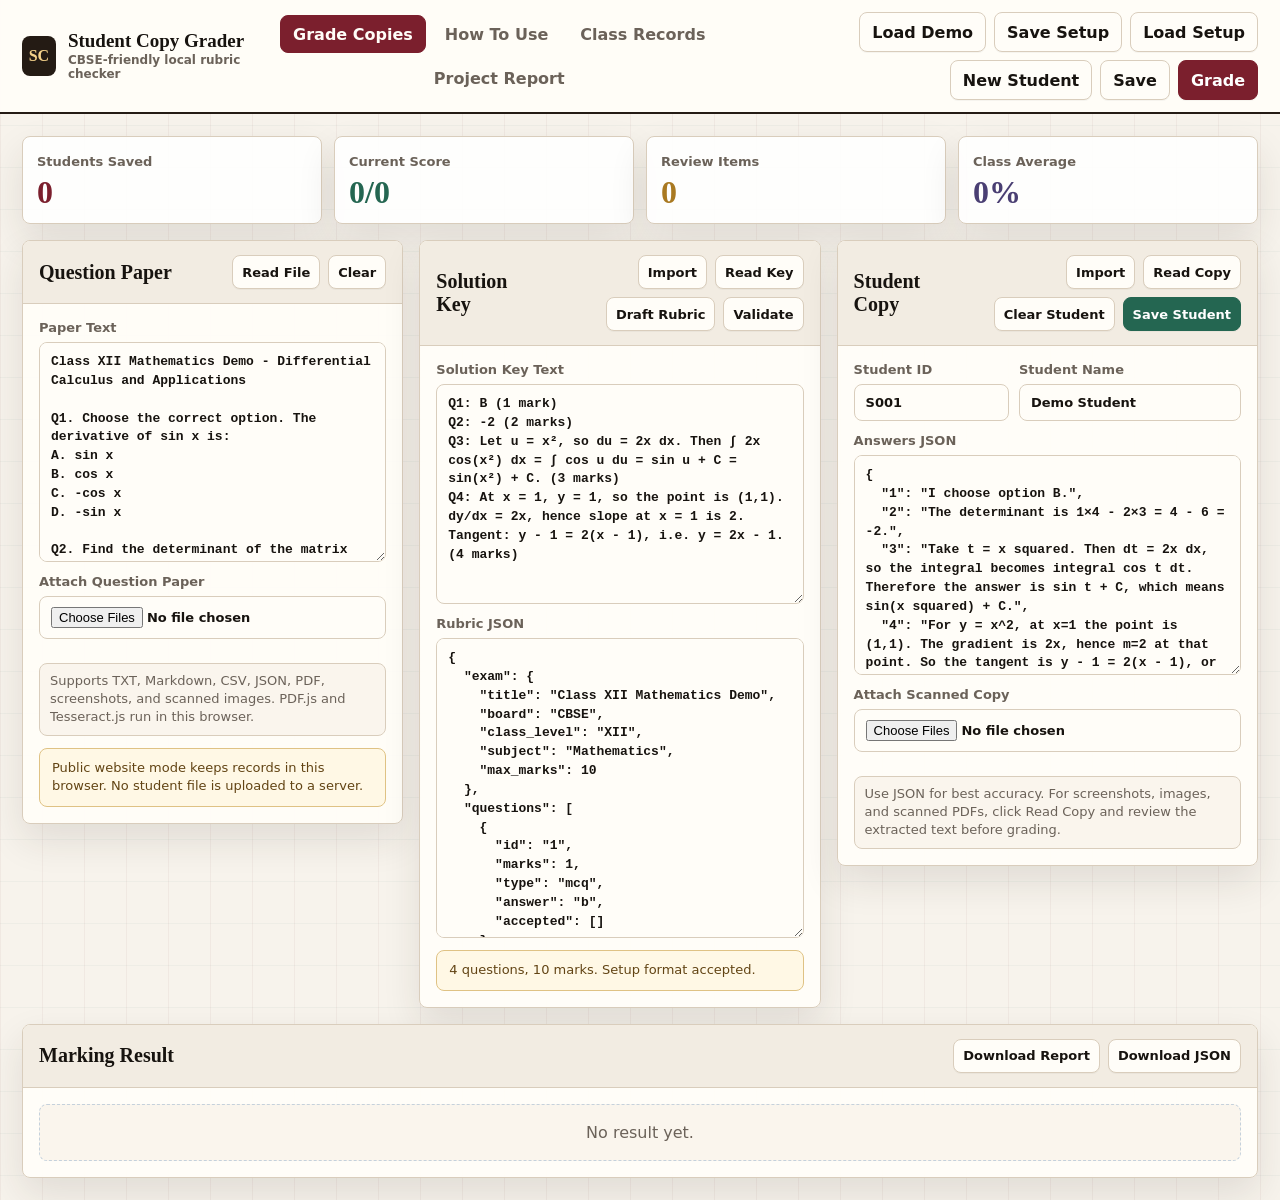
==== commit e6fc9361: "Prevent empty-answer grade reports" ====
--- a/student-copy-grader/index.html
+++ b/student-copy-grader/index.html
@@ -989,6 +989,33 @@
         return { "1": raw };
       }
     }
+    function hasAnyAnswer(answers) {
+      return Object.values(answers || {}).some(value => {
+        const text = stringifyAnswer(value)
+          .replace(/^---.*---$/gm, "")
+          .replace(/\[No text detected\]/gi, "")
+          .trim();
+        return text.length > 0;
+      });
+    }
+    async function ensureStudentAnswersReady() {
+      syncStateFromFields();
+      let answers = parseAnswers();
+      if (hasAnyAnswer(answers)) return answers;
+      const scanFiles = Array.from(el.scanFiles.files || []);
+      if (scanFiles.length) {
+        setStatus(el.scanStatus, "No typed answers found, so I am reading the attached student copy first...", "busy");
+        await readScannedCopyFiles();
+        answers = parseAnswers();
+        if (hasAnyAnswer(answers)) return answers;
+      }
+      throw new Error("No student answers found. Upload a student copy and click Read Copy, or paste answers in the Answers box before grading/downloading.");
+    }
+    function showActionError(error) {
+      const message = error?.message || String(error);
+      el.resultArea.innerHTML = `<div class="notice">${escapeHtml(message)}</div>`;
+      setStatus(el.scanStatus, message, "error");
+    }
     function validateRubric() {
       try {
         const rubric = parseRubric();
@@ -1003,6 +1030,7 @@
     function gradeCurrentStudent() {
       const rubric = parseRubric();
       const answers = parseAnswers();
+      if (!hasAnyAnswer(answers)) throw new Error("No student answers found. Read or paste the student copy before grading.");
       currentResult = gradeSubmission(rubric, { student: { id: el.studentId.value.trim() || "unknown", name: el.studentName.value.trim() }, answers });
       renderResult(currentResult, rubric);
       renderMetrics();
@@ -1201,10 +1229,12 @@
           <tbody>${rows}</tbody>
         </table>
       `;
-      document.querySelector("#saveResultInlineBtn").addEventListener("click", () => saveCurrentStudent(rubric, result));
-    }
-    function saveCurrentStudent(rubricArg, resultArg) {
-      const pack = resultArg ? { rubric: rubricArg, result: resultArg } : gradeCurrentStudent();
+      document.querySelector("#saveResultInlineBtn").addEventListener("click", () => saveCurrentStudent(rubric, result).catch(showActionError));
+    }
+    async function saveCurrentStudent(rubricArg, resultArg) {
+      const canUseProvidedResult = resultArg && hasAnyAnswer(parseAnswers());
+      if (!canUseProvidedResult) await ensureStudentAnswersReady();
+      const pack = canUseProvidedResult ? { rubric: rubricArg, result: resultArg } : gradeCurrentStudent();
       const rubric = pack.rubric;
       const result = pack.result;
       syncStateFromFields();
@@ -1679,11 +1709,12 @@
       persistState();
       downloadText("student-copy-grader-records.json", JSON.stringify(state, null, 2), "application/json");
     }
-    function downloadCurrentJson() {
-      if (!currentResult) gradeCurrentStudent();
+    async function downloadCurrentJson() {
+      await ensureStudentAnswersReady();
+      gradeCurrentStudent();
       downloadText("student-grading-result.json", JSON.stringify({ result: currentResult, answers: parseAnswers() }, null, 2), "application/json");
     }
-    function downloadCurrentHtml(recordIndex = null) {
+    async function downloadCurrentHtml(recordIndex = null) {
       let result = currentResult;
       let rubric;
       if (recordIndex !== null) {
@@ -1692,6 +1723,7 @@
         result = record.result;
         rubric = { exam: { title: record.examTitle || state.examSetup?.title || "Grading Report" } };
       } else {
+        await ensureStudentAnswersReady();
         const pack = gradeCurrentStudent();
         result = pack.result;
         rubric = pack.rubric;
@@ -1801,16 +1833,17 @@
     document.querySelector("#loadSetupBtn").addEventListener("click", loadExamSetup);
     document.querySelector("#newStudentBtn").addEventListener("click", clearStudentWorkspace);
     document.querySelector("#saveBtn").addEventListener("click", saveState);
-    document.querySelector("#gradeBtn").addEventListener("click", () => {
+    document.querySelector("#gradeBtn").addEventListener("click", async () => {
       try {
+        await ensureStudentAnswersReady();
         const pack = gradeCurrentStudent();
         saveState();
         renderResult(pack.result, pack.rubric);
       } catch (error) {
-        el.resultArea.innerHTML = `<div class="notice">${escapeHtml(error.message)}</div>`;
+        showActionError(error);
       }
     });
-    document.querySelector("#saveStudentBtn").addEventListener("click", () => saveCurrentStudent());
+    document.querySelector("#saveStudentBtn").addEventListener("click", () => saveCurrentStudent().catch(showActionError));
     document.querySelector("#validateRubricBtn").addEventListener("click", validateRubric);
     document.querySelector("#clearPaperBtn").addEventListener("click", () => { el.paperText.value = ""; saveState(); });
     document.querySelector("#rubricUploadBtn").addEventListener("click", () => el.rubricFile.click());
@@ -1820,8 +1853,8 @@
     document.querySelector("#clearStudentBtn").addEventListener("click", clearStudentWorkspace);
     document.querySelector("#paperExtractBtn").addEventListener("click", () => extractFilesToTextarea(el.paperFiles, el.paperText, el.paperStatus, { ocrScannedPdf: true }));
     document.querySelector("#scanExtractBtn").addEventListener("click", readScannedCopyFiles);
-    document.querySelector("#downloadHtmlBtn").addEventListener("click", () => downloadCurrentHtml());
-    document.querySelector("#downloadJsonBtn").addEventListener("click", downloadCurrentJson);
+    document.querySelector("#downloadHtmlBtn").addEventListener("click", () => downloadCurrentHtml().catch(showActionError));
+    document.querySelector("#downloadJsonBtn").addEventListener("click", () => downloadCurrentJson().catch(showActionError));
     document.querySelector("#exportCsvBtn").addEventListener("click", exportCsv);
     document.querySelector("#exportAllJsonBtn").addEventListener("click", exportAllJson);
     document.querySelector("#clearRecordsBtn").addEventListener("click", () => {
@@ -1840,7 +1873,7 @@
       const reportButton = event.target.closest("[data-report-record]");
       if (loadButton) loadRecord(Number(loadButton.dataset.loadRecord));
       if (deleteButton) deleteRecord(Number(deleteButton.dataset.deleteRecord));
-      if (reportButton) downloadCurrentHtml(Number(reportButton.dataset.reportRecord));
+      if (reportButton) downloadCurrentHtml(Number(reportButton.dataset.reportRecord)).catch(showActionError);
     });
     ["input", "change"].forEach(eventName => {
       [el.paperText, el.solutionText, el.rubricText, el.answersText, el.studentId, el.studentName].forEach(input => {
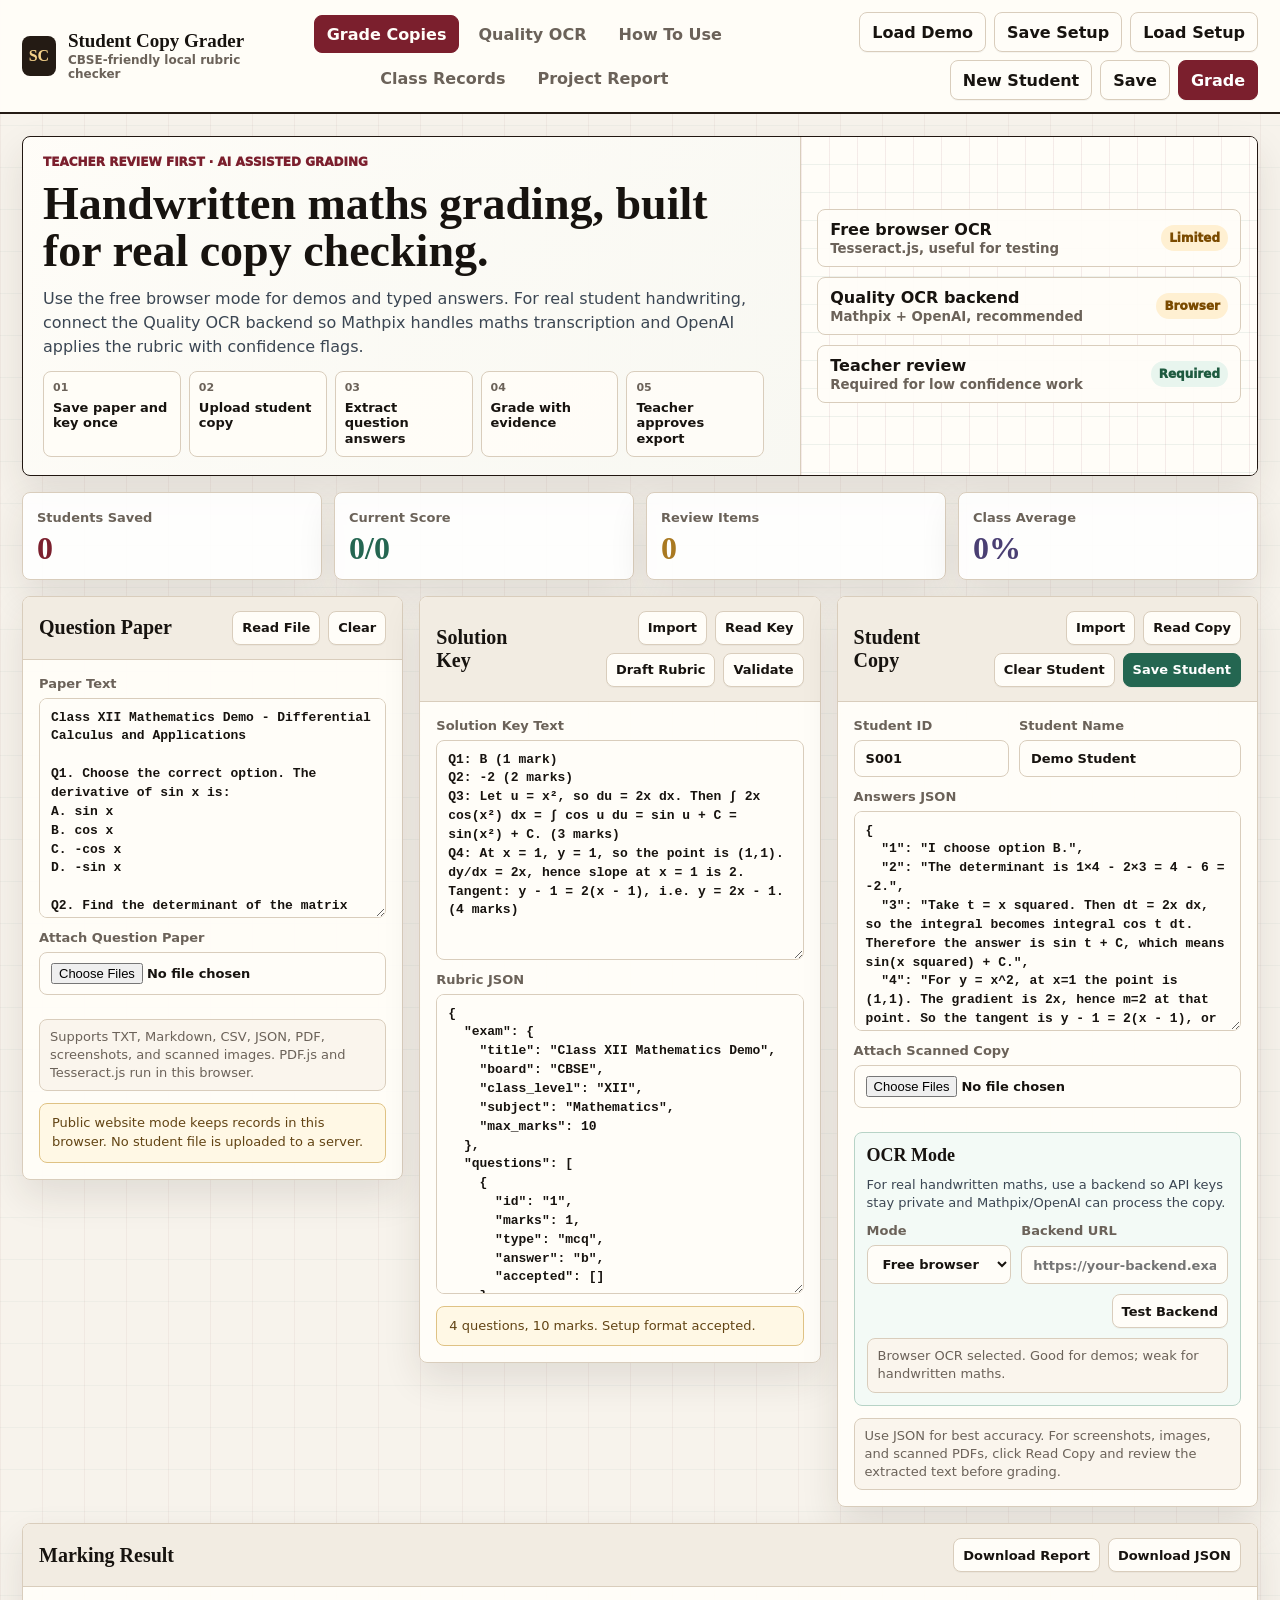
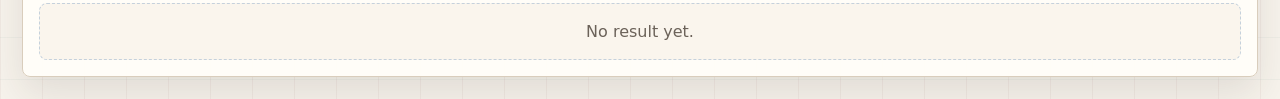
==== commit 7d1bade4: "Add quality OCR backend workflow" ====
--- a/student-copy-grader/index.html
+++ b/student-copy-grader/index.html
@@ -342,14 +342,152 @@
       color: #3b4653;
       line-height: 1.45;
     }
+    .ops-hero {
+      display: grid;
+      grid-template-columns: minmax(0, 1.25fr) minmax(320px, .75fr);
+      gap: 16px;
+      align-items: stretch;
+      border: 1px solid #211711;
+      border-radius: 8px;
+      background:
+        linear-gradient(135deg, rgba(255, 253, 248, .98), rgba(245, 246, 240, .95)),
+        radial-gradient(circle at 18% 18%, rgba(36, 102, 81, .16), transparent 32%);
+      box-shadow: var(--shadow);
+      overflow: hidden;
+    }
+    .ops-copy {
+      padding: 18px 20px;
+      display: grid;
+      align-content: center;
+      gap: 12px;
+    }
+    .ops-kicker {
+      color: #7b1f2d;
+      font-size: 12px;
+      font-weight: 950;
+      text-transform: uppercase;
+    }
+    .ops-title {
+      margin: 0;
+      font-family: Georgia, "Times New Roman", serif;
+      font-size: clamp(28px, 4vw, 46px);
+      line-height: 1.02;
+    }
+    .ops-summary {
+      max-width: 840px;
+      color: #3b4653;
+      line-height: 1.5;
+      margin: 0;
+    }
+    .ops-pipeline {
+      display: grid;
+      grid-template-columns: repeat(5, minmax(0, 1fr));
+      gap: 8px;
+    }
+    .pipeline-step {
+      border: 1px solid var(--line);
+      border-radius: 8px;
+      background: rgba(255, 253, 248, .92);
+      padding: 9px;
+      min-height: 74px;
+    }
+    .pipeline-step span {
+      display: block;
+      color: var(--muted);
+      font-size: 11px;
+      font-weight: 900;
+      text-transform: uppercase;
+    }
+    .pipeline-step strong {
+      display: block;
+      margin-top: 6px;
+      font-size: 13px;
+      line-height: 1.2;
+    }
+    .ops-board {
+      padding: 16px;
+      background:
+        linear-gradient(90deg, rgba(123, 31, 45, .08) 1px, transparent 1px),
+        linear-gradient(0deg, rgba(36, 102, 81, .08) 1px, transparent 1px),
+        #fffdf8;
+      background-size: 28px 28px;
+      border-left: 1px solid var(--line);
+      display: grid;
+      gap: 10px;
+      align-content: center;
+    }
+    .provider-row {
+      display: flex;
+      align-items: center;
+      justify-content: space-between;
+      gap: 10px;
+      border: 1px solid var(--line);
+      border-radius: 8px;
+      background: rgba(255, 253, 248, .95);
+      padding: 10px 12px;
+      font-weight: 850;
+    }
+    .provider-row small { display: block; color: var(--muted); font-weight: 700; margin-top: 2px; }
+    .chip {
+      display: inline-flex;
+      align-items: center;
+      min-height: 26px;
+      padding: 4px 8px;
+      border-radius: 999px;
+      font-size: 12px;
+      font-weight: 950;
+      background: #e8f5ee;
+      color: #1f5b40;
+      white-space: nowrap;
+    }
+    .chip.warn { background: #fff0d2; color: #7b4b00; }
+    .chip.dark { background: #241b14; color: #fffdf8; }
+    .mode-card {
+      border: 1px solid #b7d3c6;
+      border-radius: 8px;
+      background: #f3faf6;
+      padding: 12px;
+      display: grid;
+      gap: 10px;
+    }
+    .mode-card h3 {
+      margin: 0;
+      font-family: Georgia, "Times New Roman", serif;
+      font-size: 18px;
+    }
+    .mode-card p { margin: 0; color: #3b4653; line-height: 1.45; font-size: 13px; }
+    select {
+      width: 100%;
+      border: 1px solid var(--line);
+      border-radius: 8px;
+      background: #fffdf8;
+      color: var(--ink);
+      padding: 10px 11px;
+      outline: none;
+    }
+    .quality-grid {
+      display: grid;
+      grid-template-columns: minmax(0, 1fr) minmax(320px, .55fr);
+      gap: 16px;
+      align-items: start;
+    }
+    .decision-table td:first-child { font-weight: 850; }
+    .source-note {
+      color: var(--muted);
+      font-size: 12px;
+      line-height: 1.45;
+    }
     @media (max-width: 1180px) {
-      .grader-layout, .record-grid, .report-layout { grid-template-columns: 1fr; }
+      .grader-layout, .record-grid, .report-layout, .ops-hero, .quality-grid { grid-template-columns: 1fr; }
+      .ops-board { border-left: 0; border-top: 1px solid var(--line); }
+      .ops-pipeline { grid-template-columns: repeat(3, minmax(0, 1fr)); }
     }
     @media (max-width: 780px) {
       .topbar { position: static; align-items: flex-start; flex-direction: column; }
       .top-actions, .tabs { justify-content: flex-start; }
       .workspace { padding: 14px; }
       .metrics, .two-col, .field-row, .guide-grid { grid-template-columns: 1fr; }
+      .ops-pipeline { grid-template-columns: 1fr; }
       .score { font-size: 34px; }
     }
     @media print {
@@ -372,6 +510,7 @@
       </div>
       <nav class="tabs" aria-label="Workspace tabs">
         <button class="tab active" data-tab="grade">Grade Copies</button>
+        <button class="tab" data-tab="quality">Quality OCR</button>
         <button class="tab" data-tab="guide">How To Use</button>
         <button class="tab" data-tab="records">Class Records</button>
         <button class="tab" data-tab="report">Project Report</button>
@@ -387,6 +526,35 @@
     </header>
 
     <main class="workspace">
+      <section class="ops-hero" aria-label="Grading workflow">
+        <div class="ops-copy">
+          <div class="ops-kicker">Teacher review first · AI assisted grading</div>
+          <h1 class="ops-title">Handwritten maths grading, built for real copy checking.</h1>
+          <p class="ops-summary">Use the free browser mode for demos and typed answers. For real student handwriting, connect the Quality OCR backend so Mathpix handles maths transcription and OpenAI applies the rubric with confidence flags.</p>
+          <div class="ops-pipeline" aria-label="Workflow steps">
+            <div class="pipeline-step"><span>01</span><strong>Save paper and key once</strong></div>
+            <div class="pipeline-step"><span>02</span><strong>Upload student copy</strong></div>
+            <div class="pipeline-step"><span>03</span><strong>Extract question answers</strong></div>
+            <div class="pipeline-step"><span>04</span><strong>Grade with evidence</strong></div>
+            <div class="pipeline-step"><span>05</span><strong>Teacher approves export</strong></div>
+          </div>
+        </div>
+        <div class="ops-board">
+          <div class="provider-row">
+            <div>Free browser OCR<small>Tesseract.js, useful for testing</small></div>
+            <span class="chip warn">Limited</span>
+          </div>
+          <div class="provider-row">
+            <div>Quality OCR backend<small>Mathpix + OpenAI, recommended</small></div>
+            <span class="chip dark" id="qualityModeChip">Setup</span>
+          </div>
+          <div class="provider-row">
+            <div>Teacher review<small>Required for low confidence work</small></div>
+            <span class="chip">Required</span>
+          </div>
+        </div>
+      </section>
+
       <section class="metrics" aria-label="Class metrics">
         <div class="metric blue"><span>Students Saved</span><strong id="metricStudents">0</strong></div>
         <div class="metric green"><span>Current Score</span><strong id="metricScore">0/0</strong></div>
@@ -450,6 +618,21 @@
               <label>Answers JSON<textarea id="answersText" class="medium" spellcheck="false"></textarea></label>
               <label>Attach Scanned Copy<input type="file" id="scanFiles" multiple accept=".pdf,image/*"></label>
               <div class="file-list" id="scanFileList"></div>
+              <div class="mode-card">
+                <h3>OCR Mode</h3>
+                <p>For real handwritten maths, use a backend so API keys stay private and Mathpix/OpenAI can process the copy.</p>
+                <div class="field-row">
+                  <label>Mode<select id="ocrMode">
+                    <option value="browser">Free browser OCR</option>
+                    <option value="quality">Quality backend OCR</option>
+                  </select></label>
+                  <label>Backend URL<input type="text" id="qualityBackendUrl" placeholder="https://your-backend.example.com"></label>
+                </div>
+                <div class="panel-actions">
+                  <button class="btn small" id="testBackendBtn">Test Backend</button>
+                </div>
+                <div class="extract-status" id="qualityStatus">Quality backend is optional. Browser mode does not send files to a server.</div>
+              </div>
               <div class="extract-status" id="scanStatus">Use JSON for best accuracy. For screenshots, images, and scanned PDFs, click Read Copy and review the extracted text before grading.</div>
             </div>
           </section>
@@ -465,6 +648,49 @@
           </div>
           <div class="panel-body" id="resultArea"><div class="empty">No result yet.</div></div>
         </section>
+      </section>
+
+      <section class="view" id="view-quality">
+        <div class="quality-grid">
+          <article class="article">
+            <div class="guide-kicker">Recommended production path</div>
+            <h1>Quality OCR Integration</h1>
+            <p>The best practical setup is Mathpix for handwritten STEM OCR, then OpenAI vision/reasoning for rubric grading and deduction reasons. Browser OCR remains available only as a free fallback.</p>
+            <h2>Decision Matrix</h2>
+            <table class="decision-table">
+              <thead><tr><th>Need</th><th>Best Choice</th><th>Why</th></tr></thead>
+              <tbody>
+                <tr><td>Handwritten maths OCR</td><td>Mathpix</td><td>Specialized for STEM notation, equations, fractions, and handwriting.</td></tr>
+                <tr><td>Rubric reasoning</td><td>OpenAI vision model</td><td>Can compare answer image, transcript, and marking scheme with structured feedback.</td></tr>
+                <tr><td>Free fallback</td><td>Tesseract.js</td><td>Good for testing and simple text, weak for handwritten maths.</td></tr>
+                <tr><td>Final safety</td><td>Teacher review</td><td>Any low confidence, diagram, unusual method, or OCR uncertainty must be approved.</td></tr>
+              </tbody>
+            </table>
+            <h2>Implementation Order</h2>
+            <div class="support-list">
+              <div><strong>Step 1:</strong> Deploy the backend in `student-copy-grader/backend` with `MATHPIX_APP_ID`, `MATHPIX_APP_KEY`, and `OPENAI_API_KEY`.</div>
+              <div><strong>Step 2:</strong> Paste the backend URL in OCR Mode and choose Quality backend OCR.</div>
+              <div><strong>Step 3:</strong> Upload a 10-copy pilot batch and compare against teacher marks before using it for routine checking.</div>
+              <div><strong>Step 4:</strong> Keep the teacher approval screen as the final authority. AI should assist, not silently finalize.</div>
+            </div>
+          </article>
+          <aside class="article">
+            <h2>Backend Contract</h2>
+            <p>The frontend calls this endpoint when Quality backend OCR is selected:</p>
+            <pre>POST /api/ocr/extract
+files[]: image or PDF
+paper_text: saved paper
+rubric_text: saved rubric</pre>
+            <p>Expected JSON response:</p>
+            <pre>{
+  "answers": { "1": "...", "2": "..." },
+  "transcript": "...",
+  "provider": "mathpix",
+  "warnings": []
+}</pre>
+            <p class="source-note">Use backend-only keys. Do not place Mathpix or OpenAI keys in the GitHub Pages frontend.</p>
+          </aside>
+        </div>
       </section>
 
       <section class="view" id="view-guide">
@@ -719,6 +945,8 @@
       paperFiles: [],
       scanFiles: [],
       examSetup: null,
+      ocrMode: "browser",
+      qualityBackendUrl: "",
       records: []
     };
     let state = loadState();
@@ -743,6 +971,10 @@
       metricScore: document.querySelector("#metricScore"),
       metricReview: document.querySelector("#metricReview"),
       metricAverage: document.querySelector("#metricAverage"),
+      ocrMode: document.querySelector("#ocrMode"),
+      qualityBackendUrl: document.querySelector("#qualityBackendUrl"),
+      qualityStatus: document.querySelector("#qualityStatus"),
+      qualityModeChip: document.querySelector("#qualityModeChip"),
       rubricFile: document.querySelector("#rubricFile"),
       answersFile: document.querySelector("#answersFile")
     };
@@ -770,6 +1002,9 @@
       el.studentId.value = state.studentId || "";
       el.studentName.value = state.studentName || "";
       el.answersText.value = state.answersText || "";
+      el.ocrMode.value = state.ocrMode || "browser";
+      el.qualityBackendUrl.value = state.qualityBackendUrl || "";
+      renderQualityMode();
     }
     function syncStateFromFields() {
       state.paperText = el.paperText.value;
@@ -778,6 +1013,9 @@
       state.studentId = el.studentId.value.trim();
       state.studentName = el.studentName.value.trim();
       state.answersText = el.answersText.value;
+      state.ocrMode = el.ocrMode.value || "browser";
+      state.qualityBackendUrl = el.qualityBackendUrl.value.trim();
+      renderQualityMode();
     }
     function persistState() {
       state.records = compactRecords(state.records || []);
@@ -1309,6 +1547,44 @@
       target.classList.remove("busy", "done", "error");
       if (kind) target.classList.add(kind);
     }
+    function renderQualityMode() {
+      const mode = el.ocrMode?.value || state.ocrMode || "browser";
+      const backendUrl = el.qualityBackendUrl?.value?.trim() || state.qualityBackendUrl || "";
+      if (el.qualityModeChip) {
+        el.qualityModeChip.textContent = mode === "quality" ? (backendUrl ? "Ready" : "Needs URL") : "Browser";
+        el.qualityModeChip.className = `chip ${mode === "quality" && backendUrl ? "" : "warn"}`;
+      }
+      if (!el.qualityStatus) return;
+      if (mode === "quality" && backendUrl) {
+        setStatus(el.qualityStatus, "Quality backend selected. Read Copy will send selected student files to the configured backend.", "done");
+      } else if (mode === "quality") {
+        setStatus(el.qualityStatus, "Quality backend selected, but backend URL is missing.", "error");
+      } else {
+        setStatus(el.qualityStatus, "Browser OCR selected. Good for demos; weak for handwritten maths.", "");
+      }
+    }
+    function backendUrl(path = "") {
+      const base = (el.qualityBackendUrl.value || "").trim().replace(/\/+$/, "");
+      return base ? `${base}${path}` : "";
+    }
+    async function testQualityBackend() {
+      syncStateFromFields();
+      const url = backendUrl("/health");
+      if (!url) {
+        setStatus(el.qualityStatus, "Enter a backend URL first.", "error");
+        return;
+      }
+      try {
+        setStatus(el.qualityStatus, "Testing backend connection...", "busy");
+        const response = await fetch(url, { method: "GET" });
+        if (!response.ok) throw new Error(`Backend returned ${response.status}.`);
+        const payload = await response.json().catch(() => ({}));
+        const provider = payload.ocr_provider || payload.provider || "backend";
+        setStatus(el.qualityStatus, `Connected. OCR provider: ${provider}.`, "done");
+      } catch (error) {
+        setStatus(el.qualityStatus, `Backend test failed: ${error.message}`, "error");
+      }
+    }
     function fileExtension(file) {
       const name = String(file?.name || "").toLowerCase();
       const match = name.match(/\.([a-z0-9]+)$/);
@@ -1494,8 +1770,54 @@
       }
     }
     async function readScannedCopyFiles() {
+      syncStateFromFields();
+      if (state.ocrMode === "quality") {
+        const usedBackend = await readScannedCopyWithBackend();
+        if (usedBackend) return;
+      }
       const text = await extractFilesToTextarea(el.scanFiles, el.answersText, el.scanStatus, { ocrScannedPdf: true });
       if (text) applyStudentText(text);
+    }
+    async function readScannedCopyWithBackend() {
+      const files = Array.from(el.scanFiles.files || []);
+      const url = backendUrl("/api/ocr/extract");
+      if (!files.length) {
+        setStatus(el.scanStatus, "Choose a student copy file first.", "error");
+        return true;
+      }
+      if (!url) {
+        setStatus(el.qualityStatus, "Quality backend URL is missing. Switch to browser OCR or enter the backend URL.", "error");
+        setStatus(el.scanStatus, "Quality backend URL is missing.", "error");
+        return true;
+      }
+      try {
+        const formData = new FormData();
+        files.forEach(file => formData.append("files", file));
+        formData.append("paper_text", el.paperText.value || "");
+        formData.append("rubric_text", el.rubricText.value || el.solutionText.value || "");
+        formData.append("student_id", el.studentId.value || "");
+        setStatus(el.scanStatus, `Quality OCR reading ${files.length} file${files.length === 1 ? "" : "s"}...`, "busy");
+        const response = await fetch(url, { method: "POST", body: formData });
+        const payload = await response.json().catch(() => ({}));
+        if (!response.ok) throw new Error(payload.detail || payload.error || `Backend returned ${response.status}.`);
+        if (payload.answers && typeof payload.answers === "object") {
+          el.answersText.value = JSON.stringify(payload.answers, null, 2);
+        } else if (payload.transcript) {
+          applyStudentText(payload.transcript);
+        } else {
+          throw new Error("Backend did not return answers or transcript.");
+        }
+        syncStateFromFields();
+        saveState();
+        const warningText = Array.isArray(payload.warnings) && payload.warnings.length ? ` Warnings: ${payload.warnings.join("; ")}` : "";
+        setStatus(el.scanStatus, `Quality OCR complete via ${payload.provider || "backend"}.${warningText}`, "done");
+        setStatus(el.qualityStatus, "Quality backend used for the latest student copy.", "done");
+        return true;
+      } catch (error) {
+        setStatus(el.scanStatus, `Quality OCR failed: ${error.message}`, "error");
+        setStatus(el.qualityStatus, "Quality backend failed. Fix backend settings or switch to browser OCR.", "error");
+        return true;
+      }
     }
     function applyStudentText(text, file = null) {
       const trimmed = String(text || "").trim();
@@ -1851,6 +2173,7 @@
     document.querySelector("#draftRubricBtn").addEventListener("click", draftRubricFromSolution);
     document.querySelector("#answersUploadBtn").addEventListener("click", () => el.answersFile.click());
     document.querySelector("#clearStudentBtn").addEventListener("click", clearStudentWorkspace);
+    document.querySelector("#testBackendBtn").addEventListener("click", testQualityBackend);
     document.querySelector("#paperExtractBtn").addEventListener("click", () => extractFilesToTextarea(el.paperFiles, el.paperText, el.paperStatus, { ocrScannedPdf: true }));
     document.querySelector("#scanExtractBtn").addEventListener("click", readScannedCopyFiles);
     document.querySelector("#downloadHtmlBtn").addEventListener("click", () => downloadCurrentHtml().catch(showActionError));
@@ -1876,7 +2199,7 @@
       if (reportButton) downloadCurrentHtml(Number(reportButton.dataset.reportRecord)).catch(showActionError);
     });
     ["input", "change"].forEach(eventName => {
-      [el.paperText, el.solutionText, el.rubricText, el.answersText, el.studentId, el.studentName].forEach(input => {
+      [el.paperText, el.solutionText, el.rubricText, el.answersText, el.studentId, el.studentName, el.ocrMode, el.qualityBackendUrl].forEach(input => {
         input.addEventListener(eventName, () => syncStateFromFields());
       });
     });
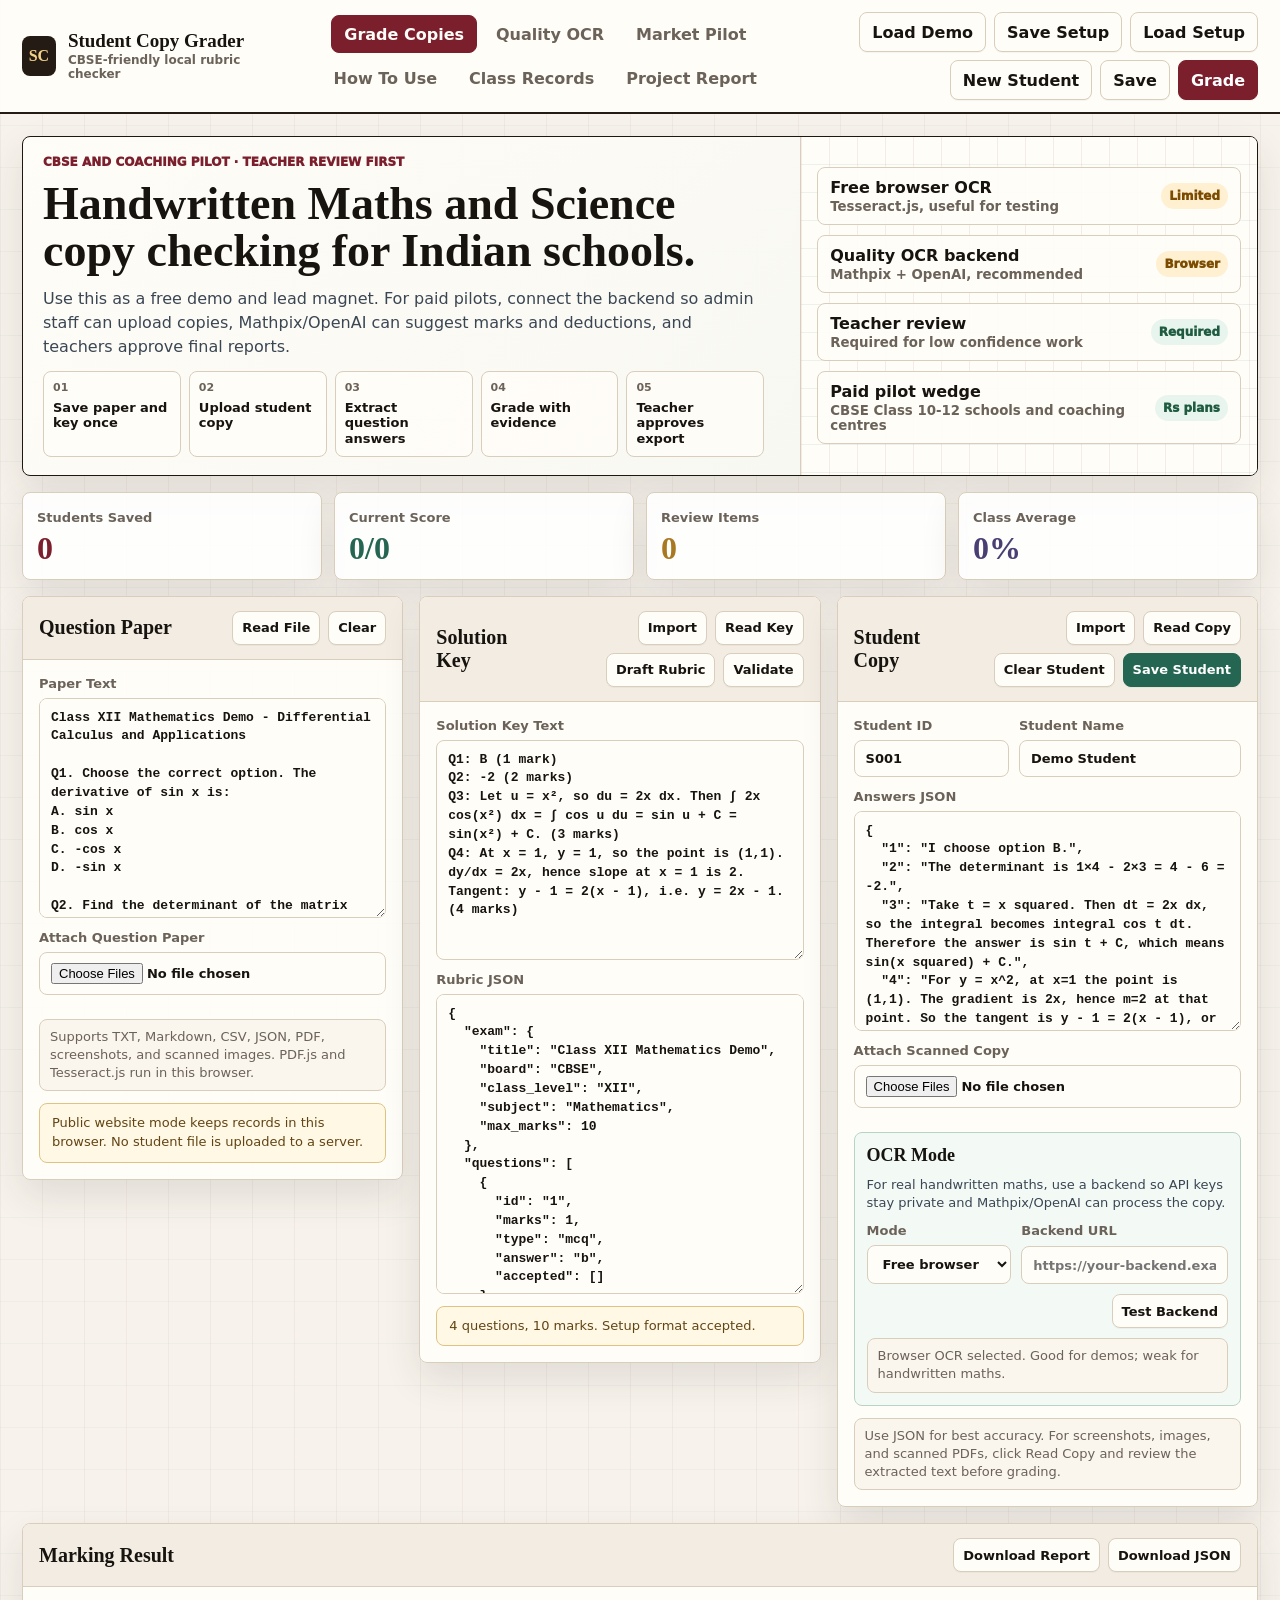
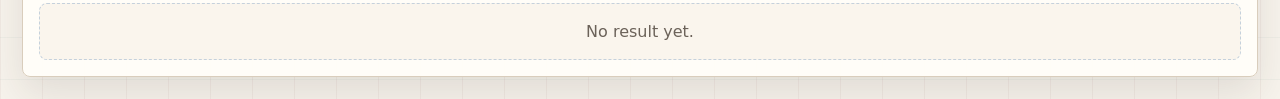
==== commit e2cd8eff: "Add Indian market pilot workflow" ====
--- a/student-copy-grader/index.html
+++ b/student-copy-grader/index.html
@@ -4,7 +4,7 @@
   <meta charset="utf-8">
   <meta name="viewport" content="width=device-width, initial-scale=1">
   <title>Student Copy Grader</title>
-  <meta name="description" content="Free browser-based rubric grading tool for teachers. Grade student answers, save records locally, and export reports.">
+      <meta name="description" content="CBSE-focused handwritten copy grading assistant for teachers, coaching centres, and schools. Grade copies with teacher review, quality OCR, and reports.">
   <style>
     :root {
       --ink: #17130f;
@@ -156,7 +156,7 @@
     .panel-actions { display: flex; gap: 8px; flex-wrap: wrap; justify-content: flex-end; }
     .panel-body { padding: 16px; display: grid; gap: 12px; }
     label { display: grid; gap: 7px; color: var(--muted); font-size: 13px; font-weight: 800; }
-    textarea, input[type="text"], input[type="file"] {
+    textarea, input[type="text"], input[type="number"], input[type="file"] {
       width: 100%;
       border: 1px solid var(--line);
       border-radius: 8px;
@@ -465,11 +465,66 @@
       padding: 10px 11px;
       outline: none;
     }
-    .quality-grid {
+    .quality-grid, .market-grid {
       display: grid;
       grid-template-columns: minmax(0, 1fr) minmax(320px, .55fr);
       gap: 16px;
       align-items: start;
+    }
+    .market-hero {
+      display: grid;
+      gap: 14px;
+    }
+    .market-kpis, .pricing-grid, .timeline-grid {
+      display: grid;
+      grid-template-columns: repeat(3, minmax(0, 1fr));
+      gap: 10px;
+      margin-top: 14px;
+    }
+    .market-kpi, .price-card, .timeline-card, .cost-card {
+      border: 1px solid var(--line);
+      border-radius: 8px;
+      background: #fffdf8;
+      padding: 13px;
+    }
+    .market-kpi span, .price-card span, .timeline-card span {
+      display: block;
+      color: var(--muted);
+      font-size: 12px;
+      font-weight: 900;
+      text-transform: uppercase;
+      margin-bottom: 7px;
+    }
+    .market-kpi strong, .price-card strong {
+      display: block;
+      font-family: Georgia, "Times New Roman", serif;
+      font-size: 22px;
+      line-height: 1.1;
+    }
+    .timeline-card strong { display: block; margin-bottom: 7px; }
+    .cost-card {
+      display: grid;
+      gap: 10px;
+      background: #f3faf6;
+      border-color: #b7d3c6;
+    }
+    .cost-result {
+      border-radius: 8px;
+      background: #241b14;
+      color: #fffdf8;
+      padding: 12px;
+      font-weight: 900;
+      line-height: 1.45;
+    }
+    .source-stack { display: grid; gap: 8px; margin-top: 12px; }
+    .source-stack a {
+      display: block;
+      border: 1px solid var(--line);
+      border-radius: 8px;
+      padding: 9px 10px;
+      background: #faf5ed;
+      text-decoration: none;
+      font-weight: 850;
     }
     .decision-table td:first-child { font-weight: 850; }
     .source-note {
@@ -478,16 +533,16 @@
       line-height: 1.45;
     }
     @media (max-width: 1180px) {
-      .grader-layout, .record-grid, .report-layout, .ops-hero, .quality-grid { grid-template-columns: 1fr; }
+      .grader-layout, .record-grid, .report-layout, .ops-hero, .quality-grid, .market-grid { grid-template-columns: 1fr; }
       .ops-board { border-left: 0; border-top: 1px solid var(--line); }
-      .ops-pipeline { grid-template-columns: repeat(3, minmax(0, 1fr)); }
+      .ops-pipeline, .market-kpis, .pricing-grid, .timeline-grid { grid-template-columns: repeat(3, minmax(0, 1fr)); }
     }
     @media (max-width: 780px) {
       .topbar { position: static; align-items: flex-start; flex-direction: column; }
       .top-actions, .tabs { justify-content: flex-start; }
       .workspace { padding: 14px; }
       .metrics, .two-col, .field-row, .guide-grid { grid-template-columns: 1fr; }
-      .ops-pipeline { grid-template-columns: 1fr; }
+      .ops-pipeline, .market-kpis, .pricing-grid, .timeline-grid { grid-template-columns: 1fr; }
       .score { font-size: 34px; }
     }
     @media print {
@@ -511,6 +566,7 @@
       <nav class="tabs" aria-label="Workspace tabs">
         <button class="tab active" data-tab="grade">Grade Copies</button>
         <button class="tab" data-tab="quality">Quality OCR</button>
+        <button class="tab" data-tab="market">Market Pilot</button>
         <button class="tab" data-tab="guide">How To Use</button>
         <button class="tab" data-tab="records">Class Records</button>
         <button class="tab" data-tab="report">Project Report</button>
@@ -528,9 +584,9 @@
     <main class="workspace">
       <section class="ops-hero" aria-label="Grading workflow">
         <div class="ops-copy">
-          <div class="ops-kicker">Teacher review first · AI assisted grading</div>
-          <h1 class="ops-title">Handwritten maths grading, built for real copy checking.</h1>
-          <p class="ops-summary">Use the free browser mode for demos and typed answers. For real student handwriting, connect the Quality OCR backend so Mathpix handles maths transcription and OpenAI applies the rubric with confidence flags.</p>
+          <div class="ops-kicker">CBSE and coaching pilot · Teacher review first</div>
+          <h1 class="ops-title">Handwritten Maths and Science copy checking for Indian schools.</h1>
+          <p class="ops-summary">Use this as a free demo and lead magnet. For paid pilots, connect the backend so admin staff can upload copies, Mathpix/OpenAI can suggest marks and deductions, and teachers approve final reports.</p>
           <div class="ops-pipeline" aria-label="Workflow steps">
             <div class="pipeline-step"><span>01</span><strong>Save paper and key once</strong></div>
             <div class="pipeline-step"><span>02</span><strong>Upload student copy</strong></div>
@@ -551,6 +607,10 @@
           <div class="provider-row">
             <div>Teacher review<small>Required for low confidence work</small></div>
             <span class="chip">Required</span>
+          </div>
+          <div class="provider-row">
+            <div>Paid pilot wedge<small>CBSE Class 10-12 schools and coaching centres</small></div>
+            <span class="chip">Rs plans</span>
           </div>
         </div>
       </section>
@@ -676,7 +736,7 @@
           </article>
           <aside class="article">
             <h2>Backend Contract</h2>
-            <p>The frontend calls this endpoint when Quality backend OCR is selected:</p>
+            <p>The frontend calls this OCR endpoint when Quality backend OCR is selected:</p>
             <pre>POST /api/ocr/extract
 files[]: image or PDF
 paper_text: saved paper
@@ -688,7 +748,77 @@
   "provider": "mathpix",
   "warnings": []
 }</pre>
+            <p>The paid-pilot backend also exposes exam, batch, submission, review, and report APIs for coaching-centre and school workflows.</p>
             <p class="source-note">Use backend-only keys. Do not place Mathpix or OpenAI keys in the GitHub Pages frontend.</p>
+          </aside>
+        </div>
+      </section>
+
+      <section class="view" id="view-market">
+        <div class="market-grid">
+          <article class="article market-hero">
+            <div class="guide-kicker">Indian market entry</div>
+            <h1>Build the wedge around CBSE copy checking.</h1>
+            <p>The strongest opening market is Class 10-12 CBSE schools and coaching centres. They run frequent written tests, parents expect clear reports, and the buyer cares about speed, consistency, and explainable marks.</p>
+
+            <div class="market-kpis">
+              <div class="market-kpi"><span>First buyer</span><strong>Coaching centres</strong><p>Fastest feedback and easier paid pilots.</p></div>
+              <div class="market-kpi"><span>First school user</span><strong>Maths/Science HOD</strong><p>High copy-checking workload and clear marking schemes.</p></div>
+              <div class="market-kpi"><span>Product promise</span><strong>Teacher approves</strong><p>AI suggests marks; teachers finalize them.</p></div>
+            </div>
+
+            <h2>What To Sell</h2>
+            <div class="support-list">
+              <div><strong>India-first workflow:</strong> upload question paper, answer key, solution/marking scheme, then batch upload student copies.</div>
+              <div><strong>CBSE style marking:</strong> step marks, alternate methods, partial credit, and deduction reasons.</div>
+              <div><strong>Admin-friendly operations:</strong> staff scan and upload copies; teachers review only flagged answers.</div>
+              <div><strong>Parent-ready output:</strong> question-wise marks, weak topics, and improvement notes in downloadable reports.</div>
+            </div>
+
+            <h2>90-Day Pilot</h2>
+            <div class="timeline-grid">
+              <div class="timeline-card"><span>0-30 days</span><strong>Proof demo</strong><p>Use one polished Class XII Maths paper and contact 30 coaching centres plus 30 school HODs.</p></div>
+              <div class="timeline-card"><span>31-60 days</span><strong>Real pilots</strong><p>Run 5-10 test batches, compare teacher marks, and measure minutes saved per copy.</p></div>
+              <div class="timeline-card"><span>61-90 days</span><strong>Paid conversion</strong><p>Convert 2-3 pilots into monthly or per-exam paid plans and publish an anonymized case study.</p></div>
+            </div>
+
+            <h2>Suggested Pricing</h2>
+            <div class="pricing-grid">
+              <div class="price-card"><span>Teacher</span><strong>Rs 999-1,999/mo</strong><p>For individual high-volume teachers and early adopters.</p></div>
+              <div class="price-card"><span>Coaching</span><strong>Rs 4,999-14,999/mo</strong><p>Best first revenue segment because they run frequent tests.</p></div>
+              <div class="price-card"><span>School</span><strong>Rs 25k-1.5L/year</strong><p>Annual plan by student strength, subjects, and exam volume.</p></div>
+            </div>
+          </article>
+
+          <aside class="article">
+            <h2>Batch Cost Calculator</h2>
+            <p>Use this during pilot calls to estimate provider cost before quoting a school or coaching centre.</p>
+            <div class="cost-card">
+              <label>Students<input type="number" id="calcStudents" min="1" value="40"></label>
+              <label>Pages Per Student<input type="number" id="calcPages" min="1" value="5"></label>
+              <label>AI Grading Cost Per Batch (Rs)<input type="number" id="calcAiCost" min="0" value="250"></label>
+              <div class="cost-result" id="calcResult">Estimated cost waiting.</div>
+            </div>
+
+            <h2>Backend APIs Now Available</h2>
+            <div class="support-list">
+              <div><strong>Exam:</strong> POST /api/exams</div>
+              <div><strong>Batch:</strong> POST /api/batches</div>
+              <div><strong>Copies:</strong> POST /api/submissions</div>
+              <div><strong>OCR:</strong> POST /api/submissions/{id}/ocr</div>
+              <div><strong>Grade:</strong> POST /api/submissions/{id}/grade</div>
+              <div><strong>Review:</strong> PATCH /api/grades/{id}/review</div>
+              <div><strong>Reports:</strong> GET /api/batches/{id}/reports</div>
+            </div>
+
+            <h2>Market Proof Sources</h2>
+            <div class="source-stack">
+              <a href="https://www.pib.gov.in/PressReleasePage.aspx?PRID=2161543" target="_blank" rel="noreferrer">UDISE+ school scale</a>
+              <a href="https://www.cbse.gov.in/cbsenew/affiliation.html" target="_blank" rel="noreferrer">CBSE affiliated schools</a>
+              <a href="https://cograder.com/pricing/" target="_blank" rel="noreferrer">CoGrader pricing</a>
+              <a href="https://www.gradingpal.com/pricing" target="_blank" rel="noreferrer">GradingPal pricing</a>
+              <a href="https://www.ycombinator.com/companies/frizzle" target="_blank" rel="noreferrer">Frizzle YC signal</a>
+            </div>
           </aside>
         </div>
       </section>
@@ -742,7 +872,7 @@
 Q2: White light splits into seven colours.
 Q3: 9.81 m/s^2</pre>
             <h2>Privacy</h2>
-            <p>Files are processed in the browser. The public GitHub Pages app does not store student copies on a server.</p>
+            <p>In free browser mode, files are processed on the teacher's device. In paid backend mode, schools must confirm consent before scans are stored, and submissions can be deleted through the backend privacy APIs.</p>
           </aside>
         </div>
       </section>
@@ -779,6 +909,8 @@
             <p>Student Copy Grader is an open, free, local-first project for helping teachers check descriptive student answers against a question paper and marking scheme.</p>
             <h2>Demand</h2>
             <p>Teachers often check 40 or more handwritten copies per test. The pain is strongest when answers are descriptive, stepwise, or CBSE-style, because students and parents also need a clear reason for every deduction.</p>
+            <h2>Commercial Direction</h2>
+            <p>The open website remains the free demo and trust layer. The paid product is the quality backend for CBSE schools and coaching centres: batch uploads, Mathpix/OpenAI processing, teacher approval, reports, and class analytics.</p>
             <h2>Supply Gap</h2>
             <p>Commercial AI grading products exist, but many are paid, cloud-based, or institution-priced. Open-source OCR and grading models exist separately. This project joins the useful pieces into a teacher-facing workflow.</p>
             <h2>Current Website Scope</h2>
@@ -976,7 +1108,11 @@
       qualityStatus: document.querySelector("#qualityStatus"),
       qualityModeChip: document.querySelector("#qualityModeChip"),
       rubricFile: document.querySelector("#rubricFile"),
-      answersFile: document.querySelector("#answersFile")
+      answersFile: document.querySelector("#answersFile"),
+      calcStudents: document.querySelector("#calcStudents"),
+      calcPages: document.querySelector("#calcPages"),
+      calcAiCost: document.querySelector("#calcAiCost"),
+      calcResult: document.querySelector("#calcResult")
     };
     function loadState() {
       try {
@@ -1562,6 +1698,22 @@
       } else {
         setStatus(el.qualityStatus, "Browser OCR selected. Good for demos; weak for handwritten maths.", "");
       }
+    }
+    function updateCostCalculator() {
+      if (!el.calcResult) return;
+      const students = Math.max(1, Number(el.calcStudents?.value || 40));
+      const pages = Math.max(1, Number(el.calcPages?.value || 5));
+      const aiCost = Math.max(0, Number(el.calcAiCost?.value || 0));
+      const totalPages = students * pages;
+      const mathpixUsd = totalPages * 0.005;
+      const mathpixInr = mathpixUsd * 95;
+      const totalInr = Math.round(mathpixInr + aiCost);
+      const perStudent = Math.max(1, Math.round(totalInr / students));
+      el.calcResult.innerHTML = `
+        ${students} students x ${pages} pages = ${totalPages} pages<br>
+        Mathpix PDF OCR approx Rs ${Math.round(mathpixInr)} + AI grading Rs ${Math.round(aiCost)}<br>
+        Estimated provider cost: Rs ${totalInr} total, about Rs ${perStudent}/student.
+      `;
     }
     function backendUrl(path = "") {
       const base = (el.qualityBackendUrl.value || "").trim().replace(/\/+$/, "");
@@ -2202,9 +2354,13 @@
       [el.paperText, el.solutionText, el.rubricText, el.answersText, el.studentId, el.studentName, el.ocrMode, el.qualityBackendUrl].forEach(input => {
         input.addEventListener(eventName, () => syncStateFromFields());
       });
+      [el.calcStudents, el.calcPages, el.calcAiCost].forEach(input => {
+        if (input) input.addEventListener(eventName, updateCostCalculator);
+      });
     });
     syncFieldsFromState();
     validateRubric();
+    updateCostCalculator();
     renderFileLists();
     renderRecords();
     renderMetrics();
